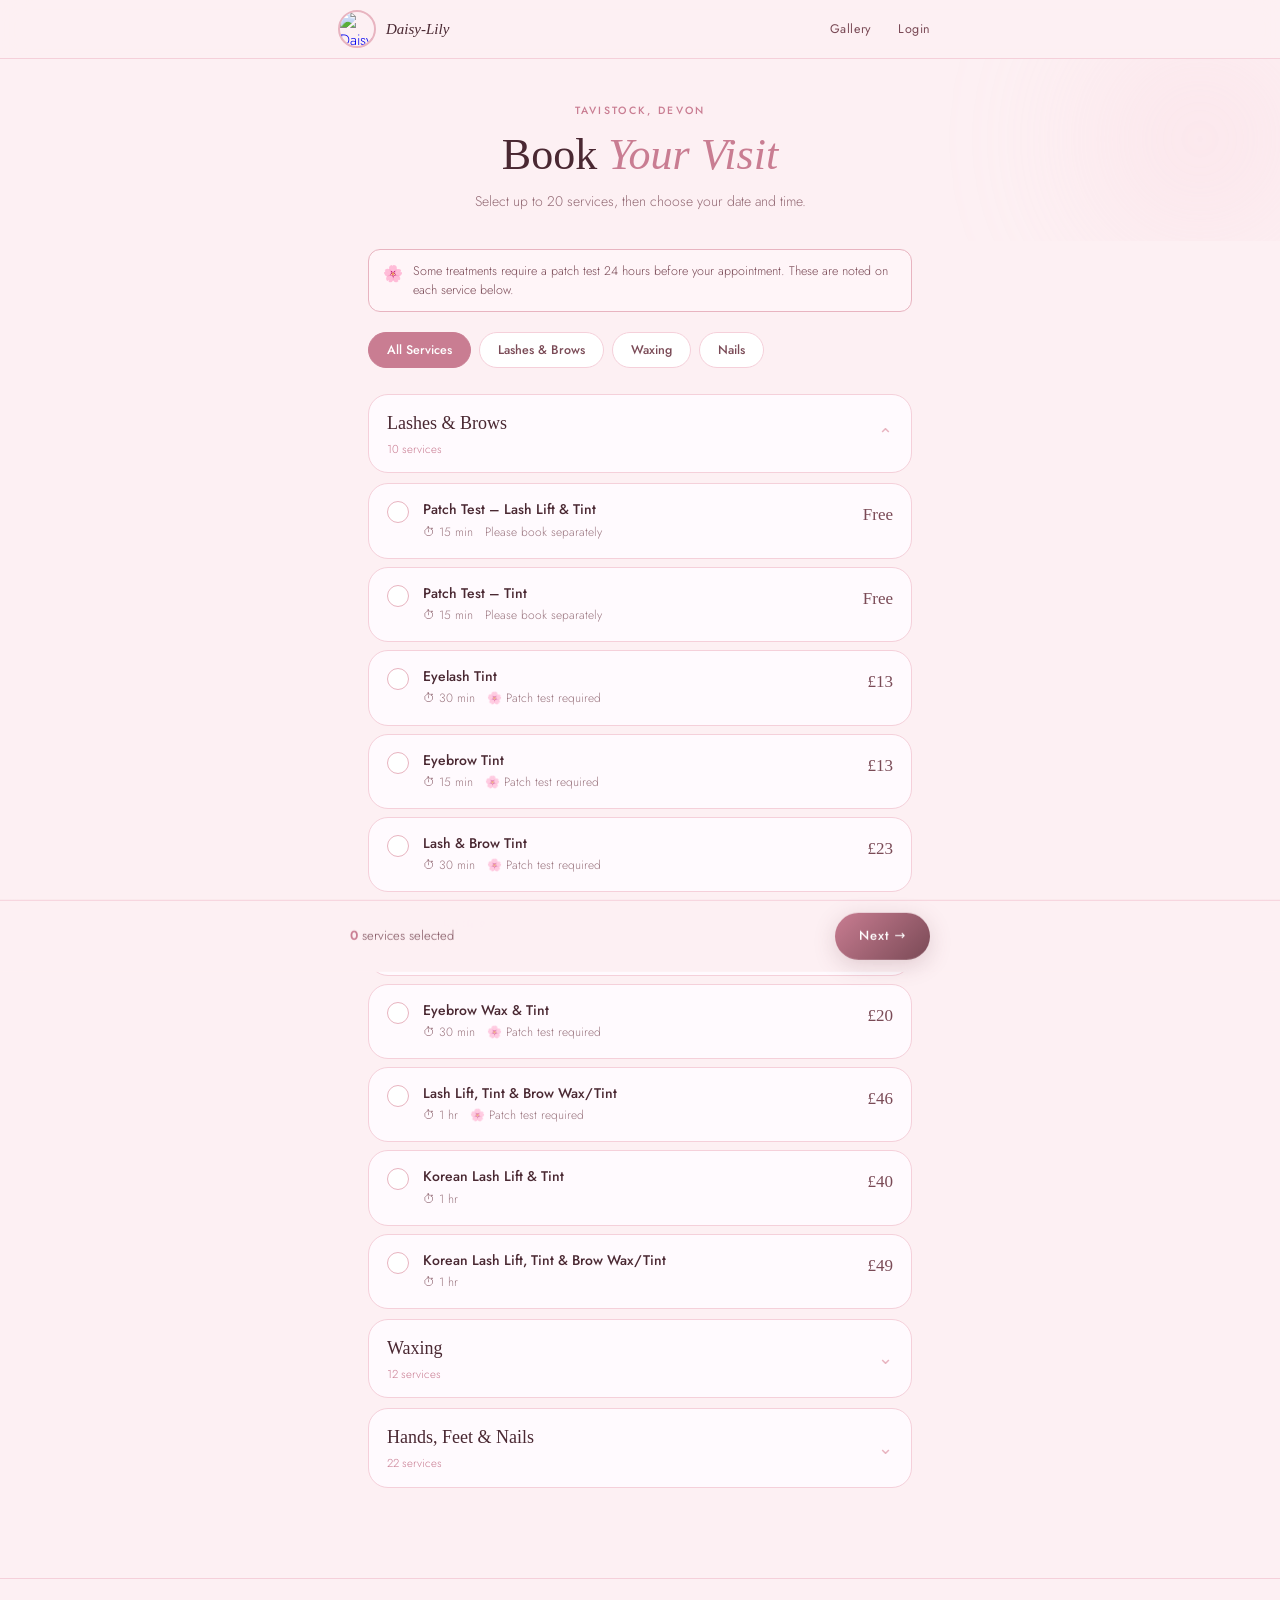
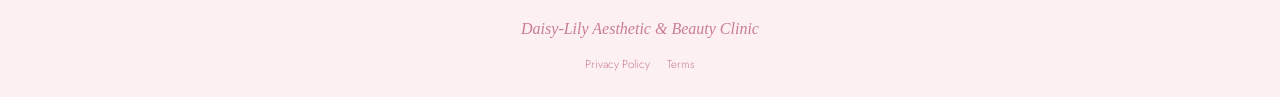
==== book.html @ d48c4532 "Add files via upload" ====
<!DOCTYPE html>
<html lang="en">
<head>
<meta charset="UTF-8">
<meta name="viewport" content="width=device-width, initial-scale=1.0, maximum-scale=1.0">
<title>Book · Daisy-Lily</title>
<link rel="stylesheet" href="style.css">
<style>
.book-wrap { padding: 8px 18px 80px; max-width: 580px; margin: 0 auto; }

/* category tabs */
.cat-tabs {
  display: flex; gap: 8px; overflow-x: auto; padding-bottom: 4px;
  margin-bottom: 22px; scrollbar-width: none;
  -webkit-overflow-scrolling: touch;
}
.cat-tabs::-webkit-scrollbar { display: none; }
.cat-tab {
  flex-shrink: 0; padding: 8px 18px; border-radius: var(--radius-pill);
  border: 1.5px solid var(--petal); background: var(--white);
  font-family: var(--font-body); font-size: 12.5px; font-weight: 500;
  color: var(--plum); cursor: pointer; transition: all .15s;
  white-space: nowrap;
}
.cat-tab:hover { border-color: var(--rose); background: var(--petal); }
.cat-tab.active { background: var(--mauve); color: var(--white); border-color: var(--mauve); }

/* category section */
.cat-section { margin-bottom: 10px; }
.cat-header {
  display: flex; align-items: center; justify-content: space-between;
  padding: 14px 18px; cursor: pointer;
  background: var(--card); border: 1px solid var(--petal);
  border-radius: var(--radius-md); margin-bottom: 2px;
  transition: background .15s;
}
.cat-header:hover { background: var(--petal); }
.cat-header-left { display: flex; flex-direction: column; gap: 2px; }
.cat-name {
  font-family: var(--font-display); font-size: 18px;
  font-weight: 400; color: var(--deep);
}
.cat-count { font-size: 11.5px; color: var(--mauve); }
.cat-chevron {
  font-size: 18px; color: var(--rose); transition: transform .2s;
  flex-shrink: 0;
}
.cat-section.open .cat-chevron { transform: rotate(180deg); }
.cat-body { display: none; flex-direction: column; gap: 8px; padding-top: 8px; }
.cat-section.open .cat-body { display: flex; }

/* service card */
.service-card {
  background: var(--card); border: 1.5px solid var(--petal);
  border-radius: var(--radius-md); padding: 16px 18px;
  display: flex; align-items: flex-start; gap: 14px;
  cursor: pointer; transition: border-color .15s, box-shadow .15s;
}
.service-card:hover { border-color: var(--rose); box-shadow: var(--shadow-soft); }
.service-card.selected {
  border-color: var(--mauve); background: #FEF0F5;
  box-shadow: 0 4px 16px rgba(201,125,146,.18);
}
.service-check {
  width: 22px; height: 22px; border-radius: 50%; flex-shrink: 0;
  border: 1.5px solid var(--rose); margin-top: 1px;
  display: flex; align-items: center; justify-content: center;
  transition: background .15s, border-color .15s;
  background: var(--white);
}
.service-card.selected .service-check {
  background: var(--mauve); border-color: var(--mauve);
}
.service-check::after {
  content: '✓'; color: white; font-size: 12px; font-weight: 600;
  opacity: 0; transition: opacity .15s;
}
.service-card.selected .service-check::after { opacity: 1; }
.service-info { flex: 1; min-width: 0; }
.service-name {
  font-size: 14px; font-weight: 500; color: var(--deep);
  margin-bottom: 4px; line-height: 1.3;
}
.service-meta {
  font-size: 12px; color: var(--plum); opacity: .75;
  display: flex; gap: 12px; flex-wrap: wrap;
}
.service-meta span { display: flex; align-items: center; gap: 4px; }
.service-desc {
  font-size: 12.5px; color: var(--plum); opacity: .7;
  line-height: 1.5; margin-top: 6px; display: none;
}
.service-card.expanded .service-desc { display: block; }
.service-price {
  font-family: var(--font-display); font-size: 17px; font-weight: 400;
  color: var(--plum); flex-shrink: 0; text-align: right; margin-top: 1px;
}

/* sticky selection bar */
.selection-bar {
  position: fixed; bottom: 0; left: 0; right: 0; z-index: 300;
  background: rgba(253,240,243,.97); backdrop-filter: blur(12px);
  border-top: 1px solid var(--petal); padding: 12px 18px;
  transform: translateY(100%); transition: transform .25s ease;
}
.selection-bar.visible { transform: translateY(0); }
.selection-bar-inner {
  max-width: 580px; margin: 0 auto;
  display: flex; align-items: center; gap: 14px;
}
.sel-count {
  flex: 1; font-size: 13px; color: var(--plum);
}
.sel-count strong { color: var(--mauve); font-weight: 600; }
.sel-next {
  display: inline-flex; align-items: center; gap: 6px;
  background: linear-gradient(135deg, var(--mauve), var(--plum));
  color: var(--white); text-decoration: none;
  font-family: var(--font-body); font-weight: 500; font-size: 13px;
  letter-spacing: .06em; padding: 13px 24px; border-radius: var(--radius-pill);
  box-shadow: var(--shadow-btn); border: none; cursor: pointer;
  transition: transform .15s, box-shadow .15s;
}
.sel-next:hover { transform: translateY(-2px); box-shadow: 0 8px 24px rgba(122,74,86,.28); }
.sel-clear {
  font-size: 12px; color: var(--rose); text-decoration: none; cursor: pointer;
  background: none; border: none; padding: 4px;
}
.sel-clear:hover { color: var(--plum); }

/* patch test notice */
.patch-notice {
  background: #FFF5F8; border: 1px solid var(--rose);
  border-radius: var(--radius-sm); padding: 12px 14px;
  font-size: 12.5px; color: var(--plum); line-height: 1.5;
  display: flex; gap: 10px; align-items: flex-start; margin-bottom: 20px;
}
.patch-notice .notice-icon { flex-shrink: 0; font-size: 16px; }
</style>
</head>
<body>

<!-- NAV -->
<nav class="nav">
  <div class="nav-inner">
    <a class="nav-logo-wrap" href="index.html">
      <img class="nav-logo" src="https://cdn.nearcut.com/P3DWJY/logo_Daisy_Lily.jpg" alt="Daisy-Lily">
      <span class="nav-brand">Daisy‑Lily</span>
    </a>
    <div class="nav-links">
      <a href="gallery.html">Gallery</a>
      <a href="login.html">Login</a>
    </div>
  </div>
</nav>

<!-- HEADER -->
<div class="page-header blob-container">
  <div class="blob blob-tr" style="opacity:.35;"></div>
  <div class="blob-content">
    <p class="page-eyebrow">Tavistock, Devon</p>
    <h1 class="page-title">Book <em>Your Visit</em></h1>
    <p class="page-sub">Select up to 20 services, then choose your date and time.</p>
  </div>
</div>

<div class="book-wrap">

  <!-- Patch test notice -->
  <div class="patch-notice">
    <span class="notice-icon">🌸</span>
    <span>Some treatments require a patch test 24 hours before your appointment. These are noted on each service below.</span>
  </div>

  <!-- Category filter tabs -->
  <div class="cat-tabs">
    <button class="cat-tab active" onclick="filterCat('all',this)">All Services</button>
    <button class="cat-tab" onclick="filterCat('lashes',this)">Lashes &amp; Brows</button>
    <button class="cat-tab" onclick="filterCat('waxing',this)">Waxing</button>
    <button class="cat-tab" onclick="filterCat('nails',this)">Nails</button>
  </div>

  <!-- LASHES & BROWS -->
  <div class="cat-section open" data-cat="lashes" id="cat-lashes">
    <div class="cat-header" onclick="toggleCat('lashes')">
      <div class="cat-header-left">
        <span class="cat-name">Lashes &amp; Brows</span>
        <span class="cat-count">10 services</span>
      </div>
      <span class="cat-chevron">⌄</span>
    </div>
    <div class="cat-body">
      <div class="service-card" onclick="toggleService(this)" data-name="Patch Test – Lash Lift &amp; Tint" data-price="Free">
        <div class="service-check"></div>
        <div class="service-info">
          <div class="service-name">Patch Test – Lash Lift &amp; Tint</div>
          <div class="service-meta"><span>⏱ 15 min</span><span>Please book separately</span></div>
        </div>
        <div class="service-price">Free</div>
      </div>
      <div class="service-card" onclick="toggleService(this)" data-name="Patch Test – Tint" data-price="Free">
        <div class="service-check"></div>
        <div class="service-info">
          <div class="service-name">Patch Test – Tint</div>
          <div class="service-meta"><span>⏱ 15 min</span><span>Please book separately</span></div>
        </div>
        <div class="service-price">Free</div>
      </div>
      <div class="service-card" onclick="toggleService(this)" data-name="Eyelash Tint" data-price="£13">
        <div class="service-check"></div>
        <div class="service-info">
          <div class="service-name">Eyelash Tint</div>
          <div class="service-meta"><span>⏱ 30 min</span><span>🌸 Patch test required</span></div>
        </div>
        <div class="service-price">£13</div>
      </div>
      <div class="service-card" onclick="toggleService(this)" data-name="Eyebrow Tint" data-price="£13">
        <div class="service-check"></div>
        <div class="service-info">
          <div class="service-name">Eyebrow Tint</div>
          <div class="service-meta"><span>⏱ 15 min</span><span>🌸 Patch test required</span></div>
        </div>
        <div class="service-price">£13</div>
      </div>
      <div class="service-card" onclick="toggleService(this)" data-name="Lash &amp; Brow Tint" data-price="£23">
        <div class="service-check"></div>
        <div class="service-info">
          <div class="service-name">Lash &amp; Brow Tint</div>
          <div class="service-meta"><span>⏱ 30 min</span><span>🌸 Patch test required</span></div>
        </div>
        <div class="service-price">£23</div>
      </div>
      <div class="service-card" onclick="toggleService(this)" data-name="Lash Lift &amp; Tint" data-price="£37">
        <div class="service-check"></div>
        <div class="service-info">
          <div class="service-name">Lash Lift &amp; Tint</div>
          <div class="service-meta"><span>⏱ 45 min</span><span>🌸 Patch test required</span></div>
        </div>
        <div class="service-price">£37</div>
      </div>
      <div class="service-card" onclick="toggleService(this)" data-name="Eyebrow Wax &amp; Tint" data-price="£20">
        <div class="service-check"></div>
        <div class="service-info">
          <div class="service-name">Eyebrow Wax &amp; Tint</div>
          <div class="service-meta"><span>⏱ 30 min</span><span>🌸 Patch test required</span></div>
        </div>
        <div class="service-price">£20</div>
      </div>
      <div class="service-card" onclick="toggleService(this)" data-name="Lash Lift, Tint &amp; Brow Wax/Tint" data-price="£46">
        <div class="service-check"></div>
        <div class="service-info">
          <div class="service-name">Lash Lift, Tint &amp; Brow Wax/Tint</div>
          <div class="service-meta"><span>⏱ 1 hr</span><span>🌸 Patch test required</span></div>
        </div>
        <div class="service-price">£46</div>
      </div>
      <div class="service-card" onclick="toggleService(this)" data-name="Korean Lash Lift &amp; Tint" data-price="£40">
        <div class="service-check"></div>
        <div class="service-info">
          <div class="service-name">Korean Lash Lift &amp; Tint</div>
          <div class="service-meta"><span>⏱ 1 hr</span></div>
          <div class="service-desc">A modernised, gentler version of a traditional lash lift, inspired by South Korea's health-first beauty philosophy — perfect for a soft, doll-like look.</div>
        </div>
        <div class="service-price">£40</div>
      </div>
      <div class="service-card" onclick="toggleService(this)" data-name="Korean Lash Lift, Tint &amp; Brow Wax/Tint" data-price="£49">
        <div class="service-check"></div>
        <div class="service-info">
          <div class="service-name">Korean Lash Lift, Tint &amp; Brow Wax/Tint</div>
          <div class="service-meta"><span>⏱ 1 hr</span></div>
        </div>
        <div class="service-price">£49</div>
      </div>
    </div>
  </div>

  <!-- WAXING -->
  <div class="cat-section" data-cat="waxing" id="cat-waxing">
    <div class="cat-header" onclick="toggleCat('waxing')">
      <div class="cat-header-left">
        <span class="cat-name">Waxing</span>
        <span class="cat-count">12 services</span>
      </div>
      <span class="cat-chevron">⌄</span>
    </div>
    <div class="cat-body">
      <div class="service-card" onclick="toggleService(this)" data-name="Eyebrow Wax" data-price="£10"><div class="service-check"></div><div class="service-info"><div class="service-name">Eyebrow Wax</div><div class="service-meta"><span>⏱ 15 min</span></div></div><div class="service-price">£10</div></div>
      <div class="service-card" onclick="toggleService(this)" data-name="Chin Wax" data-price="£10"><div class="service-check"></div><div class="service-info"><div class="service-name">Chin Wax</div><div class="service-meta"><span>⏱ 15 min</span></div></div><div class="service-price">£10</div></div>
      <div class="service-card" onclick="toggleService(this)" data-name="Upper Lip Wax" data-price="£8"><div class="service-check"></div><div class="service-info"><div class="service-name">Upper Lip Wax</div><div class="service-meta"><span>⏱ 15 min</span></div></div><div class="service-price">£8</div></div>
      <div class="service-card" onclick="toggleService(this)" data-name="Side Burn Wax" data-price="£10"><div class="service-check"></div><div class="service-info"><div class="service-name">Side Burn Wax</div><div class="service-meta"><span>⏱ 15 min</span></div></div><div class="service-price">£10</div></div>
      <div class="service-card" onclick="toggleService(this)" data-name="Bikini Wax" data-price="£16"><div class="service-check"></div><div class="service-info"><div class="service-name">Bikini Wax</div><div class="service-meta"><span>⏱ 30 min</span></div></div><div class="service-price">£16</div></div>
      <div class="service-card" onclick="toggleService(this)" data-name="½ Leg Wax" data-price="£20"><div class="service-check"></div><div class="service-info"><div class="service-name">½ Leg Wax</div><div class="service-meta"><span>⏱ 45 min</span></div><div class="service-desc">Includes leg and knee.</div></div><div class="service-price">£20</div></div>
      <div class="service-card" onclick="toggleService(this)" data-name="Full Leg Wax" data-price="£30"><div class="service-check"></div><div class="service-info"><div class="service-name">Full Leg Wax</div><div class="service-meta"><span>⏱ 45 min</span></div></div><div class="service-price">£30</div></div>
      <div class="service-card" onclick="toggleService(this)" data-name="Underarm Wax" data-price="£15"><div class="service-check"></div><div class="service-info"><div class="service-name">Underarm Wax</div><div class="service-meta"><span>⏱ 15 min</span></div></div><div class="service-price">£15</div></div>
      <div class="service-card" onclick="toggleService(this)" data-name="Chest Wax" data-price="£18"><div class="service-check"></div><div class="service-info"><div class="service-name">Chest Wax</div><div class="service-meta"><span>⏱ 30 min</span></div></div><div class="service-price">£18</div></div>
      <div class="service-card" onclick="toggleService(this)" data-name="Abdomen Wax" data-price="£15"><div class="service-check"></div><div class="service-info"><div class="service-name">Abdomen Wax</div><div class="service-meta"><span>⏱ 30 min</span></div></div><div class="service-price">£15</div></div>
      <div class="service-card" onclick="toggleService(this)" data-name="½ Back Wax" data-price="£20"><div class="service-check"></div><div class="service-info"><div class="service-name">½ Back Wax</div><div class="service-meta"><span>⏱ 30 min</span></div></div><div class="service-price">£20</div></div>
      <div class="service-card" onclick="toggleService(this)" data-name="Full Back Wax" data-price="£30"><div class="service-check"></div><div class="service-info"><div class="service-name">Full Back Wax</div><div class="service-meta"><span>⏱ 45 min</span></div></div><div class="service-price">£30</div></div>
    </div>
  </div>

  <!-- NAILS -->
  <div class="cat-section" data-cat="nails" id="cat-nails">
    <div class="cat-header" onclick="toggleCat('nails')">
      <div class="cat-header-left">
        <span class="cat-name">Hands, Feet &amp; Nails</span>
        <span class="cat-count">22 services</span>
      </div>
      <span class="cat-chevron">⌄</span>
    </div>
    <div class="cat-body">
      <div class="service-card" onclick="toggleService(this)" data-name="Gel Polish Pedicure" data-price="£30"><div class="service-check"></div><div class="service-info"><div class="service-name">Gel Polish Pedicure</div><div class="service-meta"><span>⏱ 45 min</span></div><div class="service-desc">Gel polish application to toenails.</div></div><div class="service-price">£30</div></div>
      <div class="service-card" onclick="toggleService(this)" data-name="Gel Polish Manicure" data-price="£30"><div class="service-check"></div><div class="service-info"><div class="service-name">Gel Polish Manicure</div><div class="service-meta"><span>⏱ 45 min</span></div><div class="service-desc">Gel polish application to fingernails.</div></div><div class="service-price">£30</div></div>
      <div class="service-card" onclick="toggleService(this)" data-name="Gel Polish Fingers &amp; Toes" data-price="£55"><div class="service-check"></div><div class="service-info"><div class="service-name">Gel Polish Fingers &amp; Toes</div><div class="service-meta"><span>⏱ 1 hr 30 min</span></div></div><div class="service-price">£55</div></div>
      <div class="service-card" onclick="toggleService(this)" data-name="Gel Removal (with New Set)" data-price="£10"><div class="service-check"></div><div class="service-info"><div class="service-name">Gel Removal (with New Set)</div><div class="service-meta"><span>⏱ 1 hr</span></div></div><div class="service-price">£10</div></div>
      <div class="service-card" onclick="toggleService(this)" data-name="Standard Gel Removal" data-price="£15"><div class="service-check"></div><div class="service-info"><div class="service-name">Standard Gel Removal</div><div class="service-meta"><span>⏱ 1 hr</span></div></div><div class="service-price">£15</div></div>
      <div class="service-card" onclick="toggleService(this)" data-name="Unknown Nail Soak Off" data-price="£20"><div class="service-check"></div><div class="service-info"><div class="service-name">Unknown Nail Soak Off</div><div class="service-meta"><span>⏱ 1 hr</span></div></div><div class="service-price">£20</div></div>
      <div class="service-card" onclick="toggleService(this)" data-name="BIAB on Natural Nails" data-price="£35"><div class="service-check"></div><div class="service-info"><div class="service-name">BIAB on Natural Nails</div><div class="service-meta"><span>⏱ 1 hr</span></div><div class="service-desc">Builder gel overlay on natural nails.</div></div><div class="service-price">£35</div></div>
      <div class="service-card" onclick="toggleService(this)" data-name="BIAB with Short Extension" data-price="£40"><div class="service-check"></div><div class="service-info"><div class="service-name">BIAB with Short Extension</div><div class="service-meta"><span>⏱ 1 hr 30 min</span></div><div class="service-desc">Builder gel with tips for a mini extension on your natural nail.</div></div><div class="service-price">£40</div></div>
      <div class="service-card" onclick="toggleService(this)" data-name="BIAB Infill" data-price="£30"><div class="service-check"></div><div class="service-info"><div class="service-name">BIAB Infill</div><div class="service-meta"><span>⏱ 1 hr 15 min</span></div></div><div class="service-price">£30</div></div>
      <div class="service-card" onclick="toggleService(this)" data-name="Hard Gel Extensions" data-price="£40"><div class="service-check"></div><div class="service-info"><div class="service-name">Hard Gel Extensions</div><div class="service-meta"><span>⏱ 1 hr 30 min</span></div></div><div class="service-price">£40</div></div>
      <div class="service-card" onclick="toggleService(this)" data-name="Nail Art (per nail)" data-price="from 50p"><div class="service-check"></div><div class="service-info"><div class="service-name">Nail Art (per nail)</div><div class="service-meta"><span>⏱ 15 min</span></div></div><div class="service-price">from 50p</div></div>
      <div class="service-card" onclick="toggleService(this)" data-name="Hard Gel on Natural Nails" data-price="£35"><div class="service-check"></div><div class="service-info"><div class="service-name">Hard Gel on Natural Nails</div><div class="service-meta"><span>⏱ 1 hr 15 min</span></div></div><div class="service-price">£35</div></div>
      <div class="service-card" onclick="toggleService(this)" data-name="Hard Gel Infills" data-price="£30"><div class="service-check"></div><div class="service-info"><div class="service-name">Hard Gel Infills</div><div class="service-meta"><span>⏱ 1 hr 15 min</span></div></div><div class="service-price">£30</div></div>
      <div class="service-card" onclick="toggleService(this)" data-name="Acrylic Nail Extensions" data-price="£45"><div class="service-check"></div><div class="service-info"><div class="service-name">Acrylic Nail Extensions</div><div class="service-meta"><span>⏱ 2 hr 30 min</span></div></div><div class="service-price">£45</div></div>
      <div class="service-card" onclick="toggleService(this)" data-name="Acrylic Overlay on Natural Nails" data-price="£40"><div class="service-check"></div><div class="service-info"><div class="service-name">Acrylic Overlay on Natural Nails</div><div class="service-meta"><span>⏱ 1 hr 30 min</span></div></div><div class="service-price">£40</div></div>
      <div class="service-card" onclick="toggleService(this)" data-name="Acrylic Infill on Natural Nails" data-price="£35"><div class="service-check"></div><div class="service-info"><div class="service-name">Acrylic Infill on Natural Nails</div><div class="service-meta"><span>⏱ 2 hr</span></div></div><div class="service-price">£35</div></div>
      <div class="service-card" onclick="toggleService(this)" data-name="Acrylic Infill (2 weeks)" data-price="£35"><div class="service-check"></div><div class="service-info"><div class="service-name">Acrylic Infill (2 weeks)</div><div class="service-meta"><span>⏱ 2 hr</span></div></div><div class="service-price">£35</div></div>
      <div class="service-card" onclick="toggleService(this)" data-name="Acrylic Infill (3 weeks)" data-price="£40"><div class="service-check"></div><div class="service-info"><div class="service-name">Acrylic Infill (3 weeks)</div><div class="service-meta"><span>⏱ 2 hr</span></div></div><div class="service-price">£40</div></div>
      <div class="service-card" onclick="toggleService(this)" data-name="Acrylic Nail Removal (with New Set)" data-price="£17"><div class="service-check"></div><div class="service-info"><div class="service-name">Acrylic Nail Removal (with New Set)</div><div class="service-meta"><span>⏱ 45 min</span></div></div><div class="service-price">£17</div></div>
      <div class="service-card" onclick="toggleService(this)" data-name="Acrylic Removal" data-price="£12"><div class="service-check"></div><div class="service-info"><div class="service-name">Acrylic Removal</div><div class="service-meta"><span>⏱ 1 hr</span></div><div class="service-desc">Safe removal of acrylic nails.</div></div><div class="service-price">£12</div></div>
      <div class="service-card" onclick="toggleService(this)" data-name="Acrylic Removal with Mini-Manicure" data-price="£15"><div class="service-check"></div><div class="service-info"><div class="service-name">Acrylic Removal with Mini-Manicure</div><div class="service-meta"><span>⏱ 1 hr</span></div><div class="service-desc">Removal, cuticle tidy, hand cream and cuticle oil.</div></div><div class="service-price">£15</div></div>
      <div class="service-card" onclick="toggleService(this)" data-name="Nail Repairs (per nail)" data-price="from £3.50"><div class="service-check"></div><div class="service-info"><div class="service-name">Nail Repairs (per nail)</div><div class="service-meta"><span>⏱ 30 min</span></div></div><div class="service-price">from £3.50</div></div>
    </div>
  </div>

</div><!-- /book-wrap -->

<!-- FOOTER -->
<footer class="site-footer" style="padding-bottom:20px;">
  <span class="footer-name">Daisy-Lily Aesthetic &amp; Beauty Clinic</span>
  <a href="https://daisylilyaestheticsandbeauty.bookinbeautiful.com/privacy_policy">Privacy Policy</a>
  <span class="footer-sep">·</span>
  <a href="https://daisylilyaestheticsandbeauty.bookinbeautiful.com/terms_and_conditions">Terms</a>
</footer>

<!-- SELECTION BAR -->
<div class="selection-bar" id="selBar">
  <div class="selection-bar-inner">
    <div class="sel-count">
      <strong id="selCount">0</strong> service<span id="selPlural">s</span> selected
      <button class="sel-clear" onclick="clearAll()" id="selClear" style="display:none;margin-left:8px;">Clear all</button>
    </div>
    <a class="sel-next" href="https://daisylilyaestheticsandbeauty.bookinbeautiful.com/book" id="selNext">
      Next →
    </a>
  </div>
</div>

<script>
let selectedCount = 0;

function toggleService(card) {
  if (card.classList.contains('selected')) {
    card.classList.remove('selected');
    selectedCount = Math.max(0, selectedCount - 1);
  } else {
    if (selectedCount >= 20) { alert('You can select up to 20 services.'); return; }
    card.classList.add('selected');
    selectedCount++;
  }
  updateBar();
}

function updateBar() {
  const bar = document.getElementById('selBar');
  const cnt = document.getElementById('selCount');
  const plural = document.getElementById('selPlural');
  const clear = document.getElementById('selClear');
  cnt.textContent = selectedCount;
  plural.textContent = selectedCount === 1 ? '' : 's';
  clear.style.display = selectedCount > 0 ? 'inline' : 'none';
  bar.classList.toggle('visible', selectedCount > 0);
}

function clearAll() {
  document.querySelectorAll('.service-card.selected').forEach(c => c.classList.remove('selected'));
  selectedCount = 0;
  updateBar();
}

function toggleCat(id) {
  const section = document.getElementById('cat-' + id);
  section.classList.toggle('open');
}

function filterCat(cat, btn) {
  document.querySelectorAll('.cat-tab').forEach(t => t.classList.remove('active'));
  btn.classList.add('active');
  document.querySelectorAll('.cat-section').forEach(s => {
    if (cat === 'all' || s.dataset.cat === cat) {
      s.style.display = '';
      if (cat !== 'all') s.classList.add('open');
    } else {
      s.style.display = 'none';
    }
  });
}
</script>
</body>
</html>
---- style.css ----
/* ═══════════════════════════════════════════════
   DAISY-LILY · Shared Styles
   Palette: blush white / petal / rose / mauve / plum / deep
   ═══════════════════════════════════════════════ */

@import url('https://fonts.googleapis.com/css2?family=Cormorant+Garant:ital,wght@0,300;0,400;0,500;1,300;1,400&family=Jost:wght@300;400;500;600&display=swap');

*, *::before, *::after { box-sizing: border-box; margin: 0; padding: 0; }

:root {
  --blush:   #FDF0F3;
  --petal:   #F5D0DA;
  --rose:    #E8B4C0;
  --mauve:   #C97D92;
  --plum:    #7A4A56;
  --deep:    #4A2832;
  --white:   #FFFFFF;
  --card:    #FFFAFE;

  --font-display: 'Cormorant Garant', Georgia, serif;
  --font-body:    'Jost', system-ui, sans-serif;

  --radius-sm: 12px;
  --radius-md: 20px;
  --radius-lg: 28px;
  --radius-pill: 50px;

  --shadow-soft: 0 4px 24px rgba(201,125,146,.10);
  --shadow-med:  0 8px 32px rgba(201,125,146,.18);
  --shadow-btn:  0 6px 22px rgba(122,74,86,.22);
}

html { scroll-behavior: smooth; }

body {
  background: var(--blush);
  color: var(--plum);
  font-family: var(--font-body);
  font-weight: 300;
  font-size: 15px;
  line-height: 1.6;
  min-height: 100vh;
  -webkit-font-smoothing: antialiased;
}

/* ── NAV ─────────────────────────────────────── */
.nav {
  position: sticky; top: 0; z-index: 200;
  background: rgba(253,240,243,.93);
  backdrop-filter: blur(14px);
  -webkit-backdrop-filter: blur(14px);
  border-bottom: 1px solid var(--petal);
}
.nav-inner {
  max-width: 640px; margin: 0 auto;
  display: flex; align-items: center;
  justify-content: space-between;
  padding: 0 18px; height: 58px; gap: 8px;
}
.nav-logo-wrap { display: flex; align-items: center; gap: 10px; text-decoration: none; flex-shrink: 0; }
.nav-logo {
  width: 38px; height: 38px; border-radius: 50%;
  object-fit: cover; border: 2px solid var(--rose);
}
.nav-brand {
  font-family: var(--font-display); font-size: 15px; font-weight: 400;
  color: var(--deep); font-style: italic; white-space: nowrap;
  display: none;
}
@media(min-width:380px){ .nav-brand { display: block; } }

.nav-links { display: flex; gap: 4px; align-items: center; }
.nav-links a {
  text-decoration: none; font-weight: 400; font-size: 12.5px;
  letter-spacing: .05em; color: var(--plum);
  padding: 7px 11px; border-radius: var(--radius-pill);
  transition: background .18s, color .18s;
  white-space: nowrap;
}
.nav-links a:hover,
.nav-links a.active { background: var(--petal); color: var(--deep); }
.nav-links a.nav-cta {
  background: var(--mauve); color: var(--white); font-weight: 500;
  padding: 8px 16px;
}
.nav-links a.nav-cta:hover { background: var(--plum); }

/* ── PAGE HEADER ─────────────────────────────── */
.page-header {
  text-align: center; padding: 44px 24px 28px;
}
.page-eyebrow {
  font-size: 10.5px; font-weight: 500; letter-spacing: .22em;
  text-transform: uppercase; color: var(--mauve); margin-bottom: 10px;
}
.page-title {
  font-family: var(--font-display); font-size: clamp(30px,8vw,44px);
  font-weight: 300; color: var(--deep); line-height: 1.15;
}
.page-title em { font-style: italic; color: var(--mauve); }
.page-sub {
  margin-top: 10px; font-size: 14px; color: var(--plum); opacity: .8;
  max-width: 340px; margin-left: auto; margin-right: auto;
}

/* ── CARDS ───────────────────────────────────── */
.card {
  background: var(--card); border: 1px solid var(--petal);
  border-radius: var(--radius-lg); box-shadow: var(--shadow-soft);
  padding: 32px 26px;
}

/* ── FORM ELEMENTS ───────────────────────────── */
.form-group { display: flex; flex-direction: column; gap: 6px; margin-bottom: 18px; }
.form-group label {
  font-size: 12px; font-weight: 500; letter-spacing: .08em;
  text-transform: uppercase; color: var(--mauve);
}
.form-group input[type=text],
.form-group input[type=email],
.form-group input[type=password],
.form-group input[type=tel],
.form-group input[type=date] {
  width: 100%; padding: 13px 16px;
  background: var(--white); border: 1.5px solid var(--petal);
  border-radius: var(--radius-sm); font-family: var(--font-body);
  font-size: 14.5px; font-weight: 300; color: var(--deep);
  outline: none; transition: border-color .18s, box-shadow .18s;
  -webkit-appearance: none;
}
.form-group input:focus {
  border-color: var(--mauve); box-shadow: 0 0 0 3px rgba(201,125,146,.12);
}
.form-group input::placeholder { color: var(--rose); opacity: .9; }

/* radio groups */
.radio-group { display: flex; gap: 10px; }
.radio-label {
  display: flex; align-items: center; gap: 7px;
  font-size: 13.5px; cursor: pointer;
  padding: 9px 16px; border: 1.5px solid var(--petal);
  border-radius: var(--radius-sm); background: var(--white);
  transition: border-color .18s, background .18s;
}
.radio-label input { accent-color: var(--mauve); }
.radio-label:has(input:checked) {
  border-color: var(--mauve); background: #FEF0F4;
}

/* checkbox */
.check-label {
  display: flex; align-items: flex-start; gap: 10px;
  font-size: 13.5px; line-height: 1.5; cursor: pointer;
}
.check-label input { accent-color: var(--mauve); margin-top: 3px; flex-shrink: 0; width: 16px; height: 16px; }

/* ── BUTTONS ─────────────────────────────────── */
.btn {
  display: block; width: 100%; text-align: center; text-decoration: none;
  font-family: var(--font-body); font-weight: 500; font-size: 13px;
  letter-spacing: .08em; padding: 15px 24px; border-radius: var(--radius-sm);
  border: none; cursor: pointer; transition: transform .15s, box-shadow .15s, background .15s;
  line-height: 1;
}
.btn:hover { transform: translateY(-2px); }
.btn-primary {
  background: linear-gradient(135deg, var(--mauve), var(--plum));
  color: var(--white); box-shadow: var(--shadow-btn);
}
.btn-primary:hover { box-shadow: 0 10px 28px rgba(122,74,86,.28); }
.btn-secondary {
  background: var(--petal); color: var(--deep);
  border: 1.5px solid var(--rose);
}
.btn-secondary:hover { background: var(--rose); }
.btn-ghost {
  background: transparent; color: var(--mauve);
  border: 1.5px solid var(--rose);
}
.btn-ghost:hover { background: var(--petal); }
.btn-pill { border-radius: var(--radius-pill); text-transform: uppercase; letter-spacing: .12em; }
.btn-sm { padding: 10px 20px; font-size: 12px; }

/* ── DIVIDERS ────────────────────────────────── */
.divider { display: flex; align-items: center; gap: 14px; margin: 22px 0; }
.divider::before, .divider::after { content: ''; flex: 1; height: 1px; background: var(--petal); }
.divider span { font-size: 11px; color: var(--rose); letter-spacing: .1em; text-transform: uppercase; white-space: nowrap; }

/* ── FAB ─────────────────────────────────────── */
.fab {
  position: fixed; bottom: 22px; right: 18px; z-index: 300;
  background: linear-gradient(135deg, var(--mauve), var(--plum));
  color: var(--white); text-decoration: none;
  font-family: var(--font-body); font-weight: 500; font-size: 12px;
  letter-spacing: .1em; text-transform: uppercase;
  padding: 13px 22px; border-radius: var(--radius-pill);
  box-shadow: 0 8px 28px rgba(122,74,86,.35);
  transition: transform .2s, box-shadow .2s;
}
.fab:hover { transform: translateY(-3px); box-shadow: 0 12px 36px rgba(122,74,86,.40); }
.fab.hidden { display: none; }

/* ── FOOTER ──────────────────────────────────── */
.site-footer {
  text-align: center; padding: 32px 24px 64px;
  border-top: 1px solid var(--petal);
  font-size: 11.5px; color: var(--plum); line-height: 2.2;
}
.site-footer .footer-name {
  font-family: var(--font-display); font-style: italic;
  font-size: 16px; color: var(--mauve); margin-bottom: 6px; display: block;
}
.site-footer a { color: var(--mauve); text-decoration: none; }
.site-footer a:hover { text-decoration: underline; }
.footer-sep { color: var(--rose); margin: 0 4px; }

/* ── BLOBS ───────────────────────────────────── */
.blob-container { position: relative; overflow: hidden; }
.blob {
  position: absolute; border-radius: 50%; pointer-events: none;
  filter: blur(72px); z-index: 0;
}
.blob-tr {
  width: 320px; height: 320px; top: -80px; right: -80px;
  background: radial-gradient(circle, #F5C2D0 0%, transparent 70%); opacity: .6;
}
.blob-bl {
  width: 260px; height: 260px; bottom: 0; left: -60px;
  background: radial-gradient(circle, #EAB5C4 0%, transparent 70%); opacity: .5;
}
.blob-content { position: relative; z-index: 1; }

/* ── UTIL ────────────────────────────────────── */
.max-w { max-width: 580px; margin-left: auto; margin-right: auto; }
.px { padding-left: 18px; padding-right: 18px; }
.py-sm { padding-top: 12px; padding-bottom: 12px; }
.py-md { padding-top: 28px; padding-bottom: 28px; }
.py-lg { padding-top: 48px; padding-bottom: 48px; }
.mt-sm { margin-top: 10px; }
.mt-md { margin-top: 20px; }
.mt-lg { margin-top: 32px; }
.text-center { text-align: center; }
.text-sm { font-size: 12.5px; }
.text-muted { opacity: .7; }
.text-mauve { color: var(--mauve); }
.gap-sm { gap: 10px; }
.gap-md { gap: 16px; }
.flex { display: flex; }
.flex-col { flex-direction: column; }
.grid-2 { display: grid; grid-template-columns: 1fr 1fr; gap: 12px; }
@media(max-width:340px){ .grid-2 { grid-template-columns: 1fr; } }

/* ── SECTION LABEL ───────────────────────────── */
.section-label {
  font-size: 10px; font-weight: 500; letter-spacing: .22em;
  text-transform: uppercase; color: var(--mauve); margin-bottom: 8px;
}
.section-title {
  font-family: var(--font-display); font-size: clamp(22px,6vw,30px);
  font-weight: 300; color: var(--deep); line-height: 1.2; margin-bottom: 14px;
}

/* social pills */
.social-pill {
  display: inline-flex; align-items: center; gap: 7px;
  text-decoration: none; font-size: 12.5px; font-weight: 500;
  color: var(--plum); background: var(--petal);
  padding: 9px 18px; border-radius: var(--radius-pill);
  transition: background .18s, color .18s; border: none;
}
.social-pill:hover { background: var(--mauve); color: var(--white); }
.social-pill svg { width: 14px; height: 14px; fill: currentColor; flex-shrink: 0; }
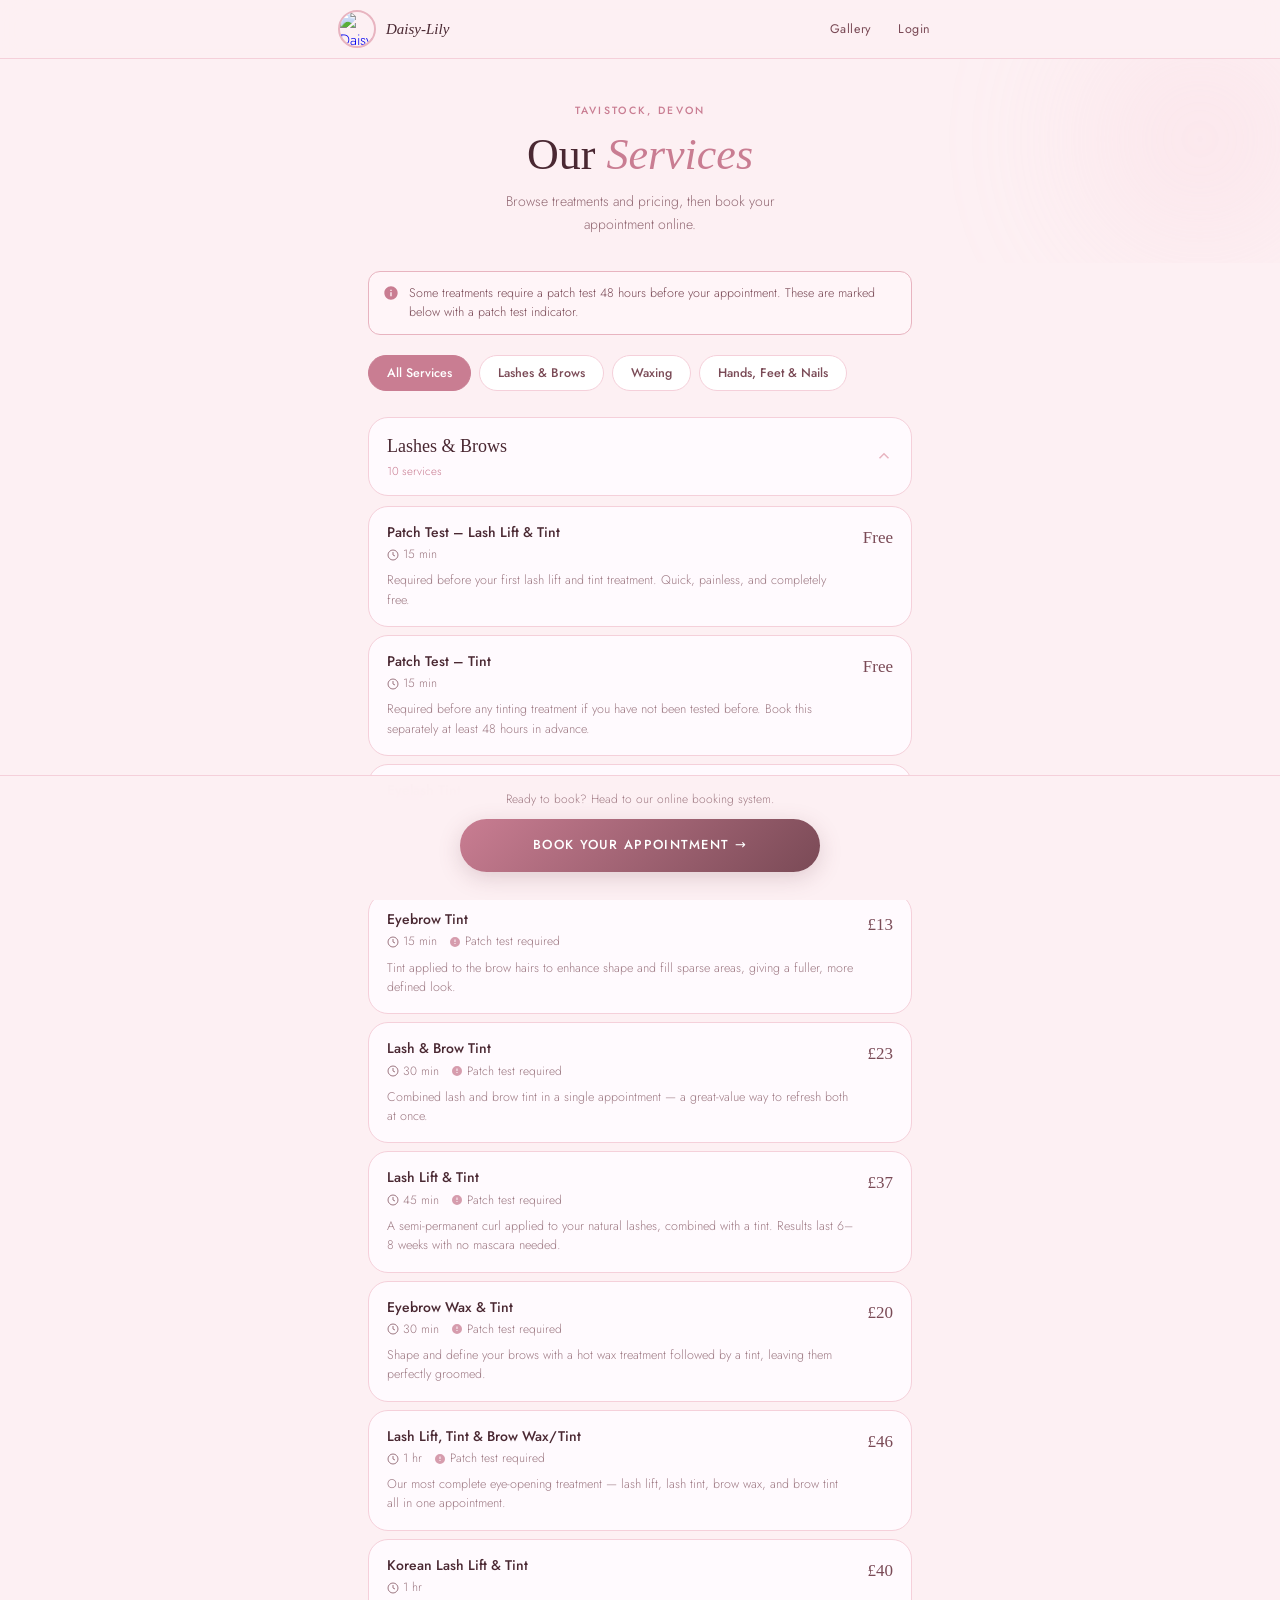
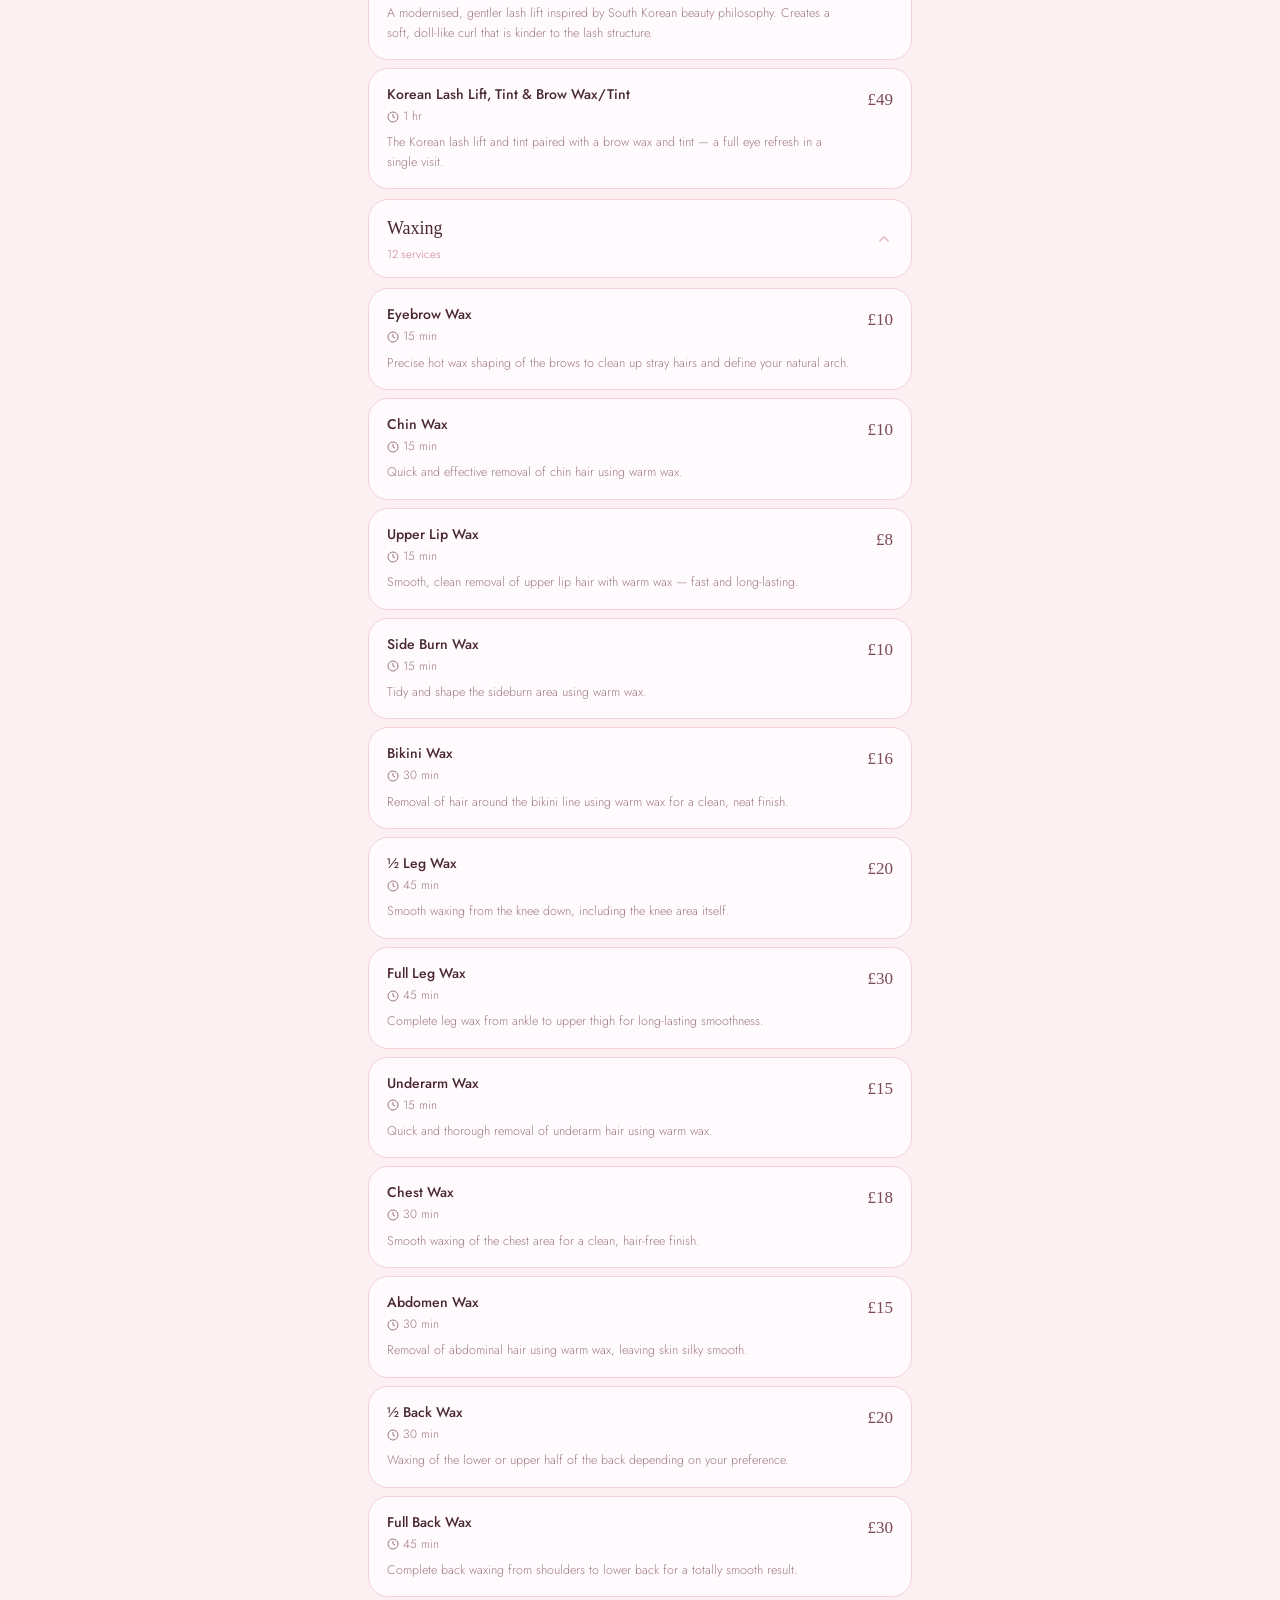
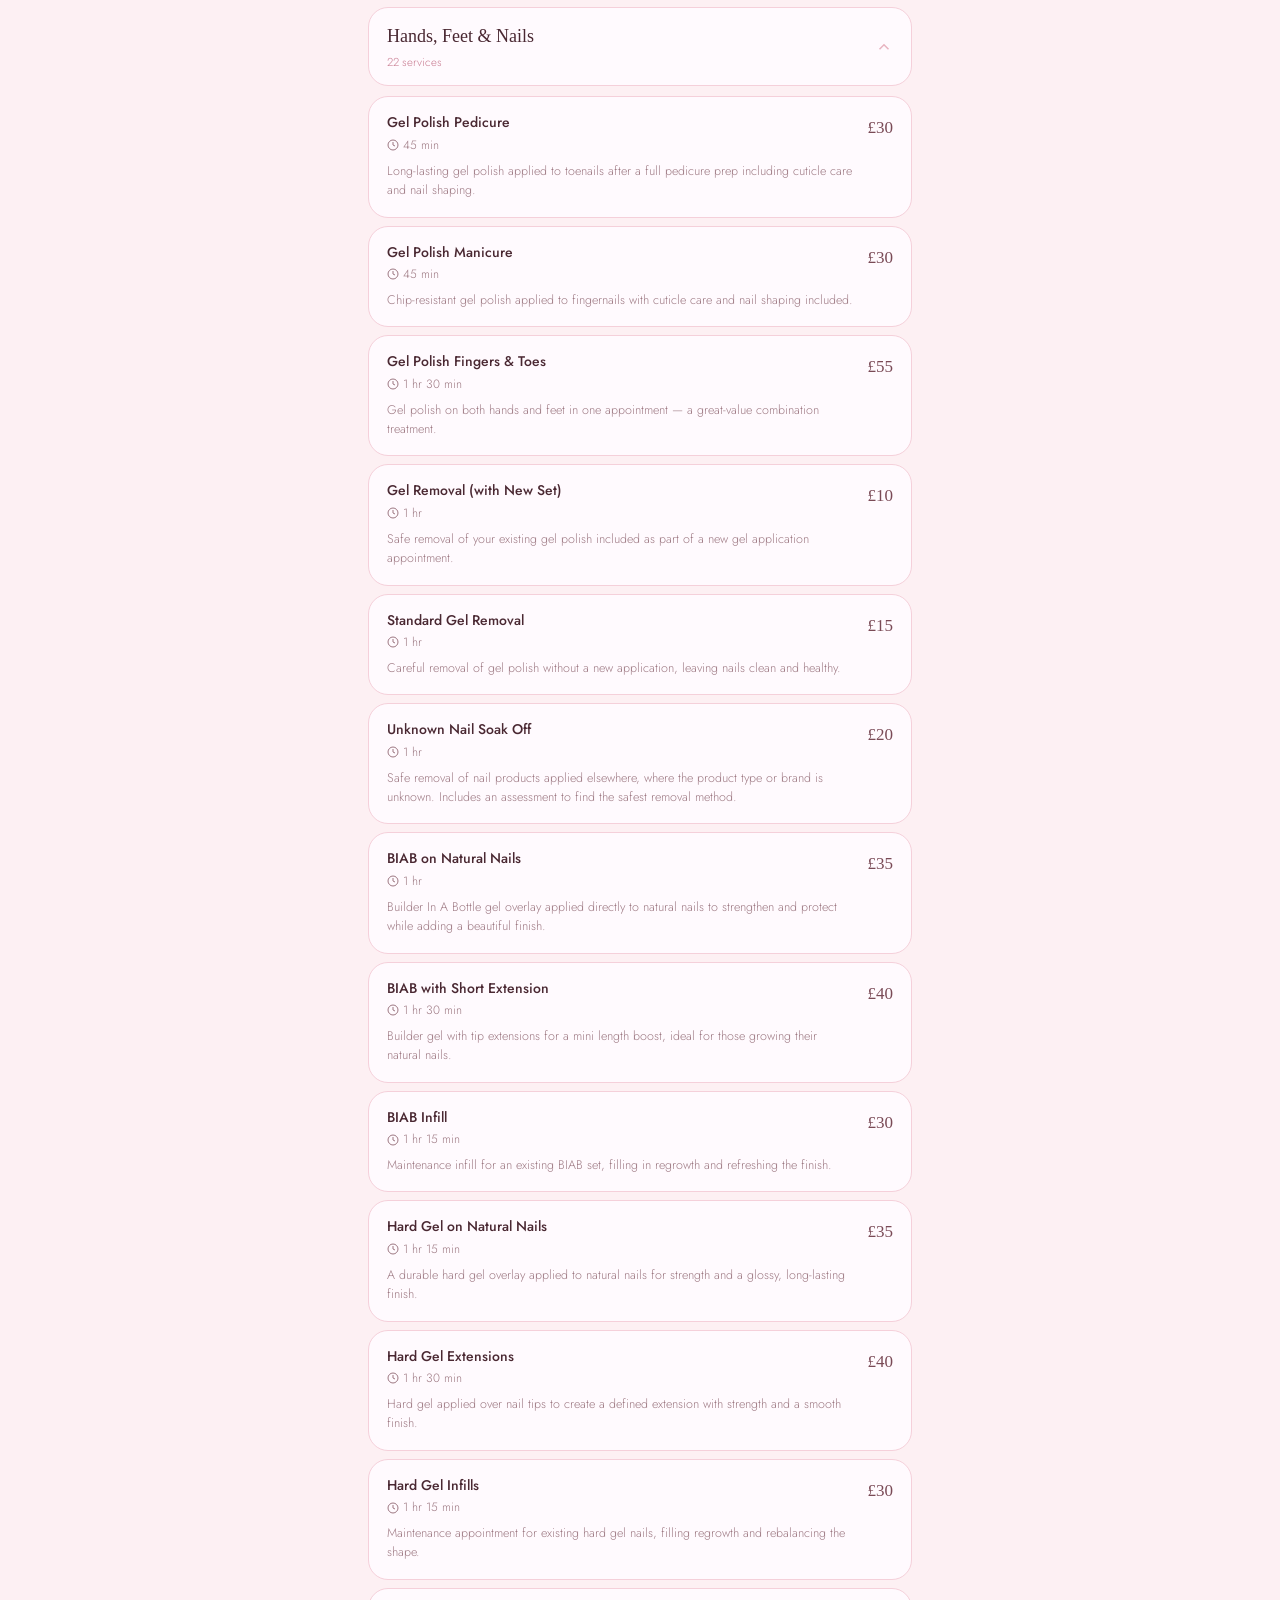
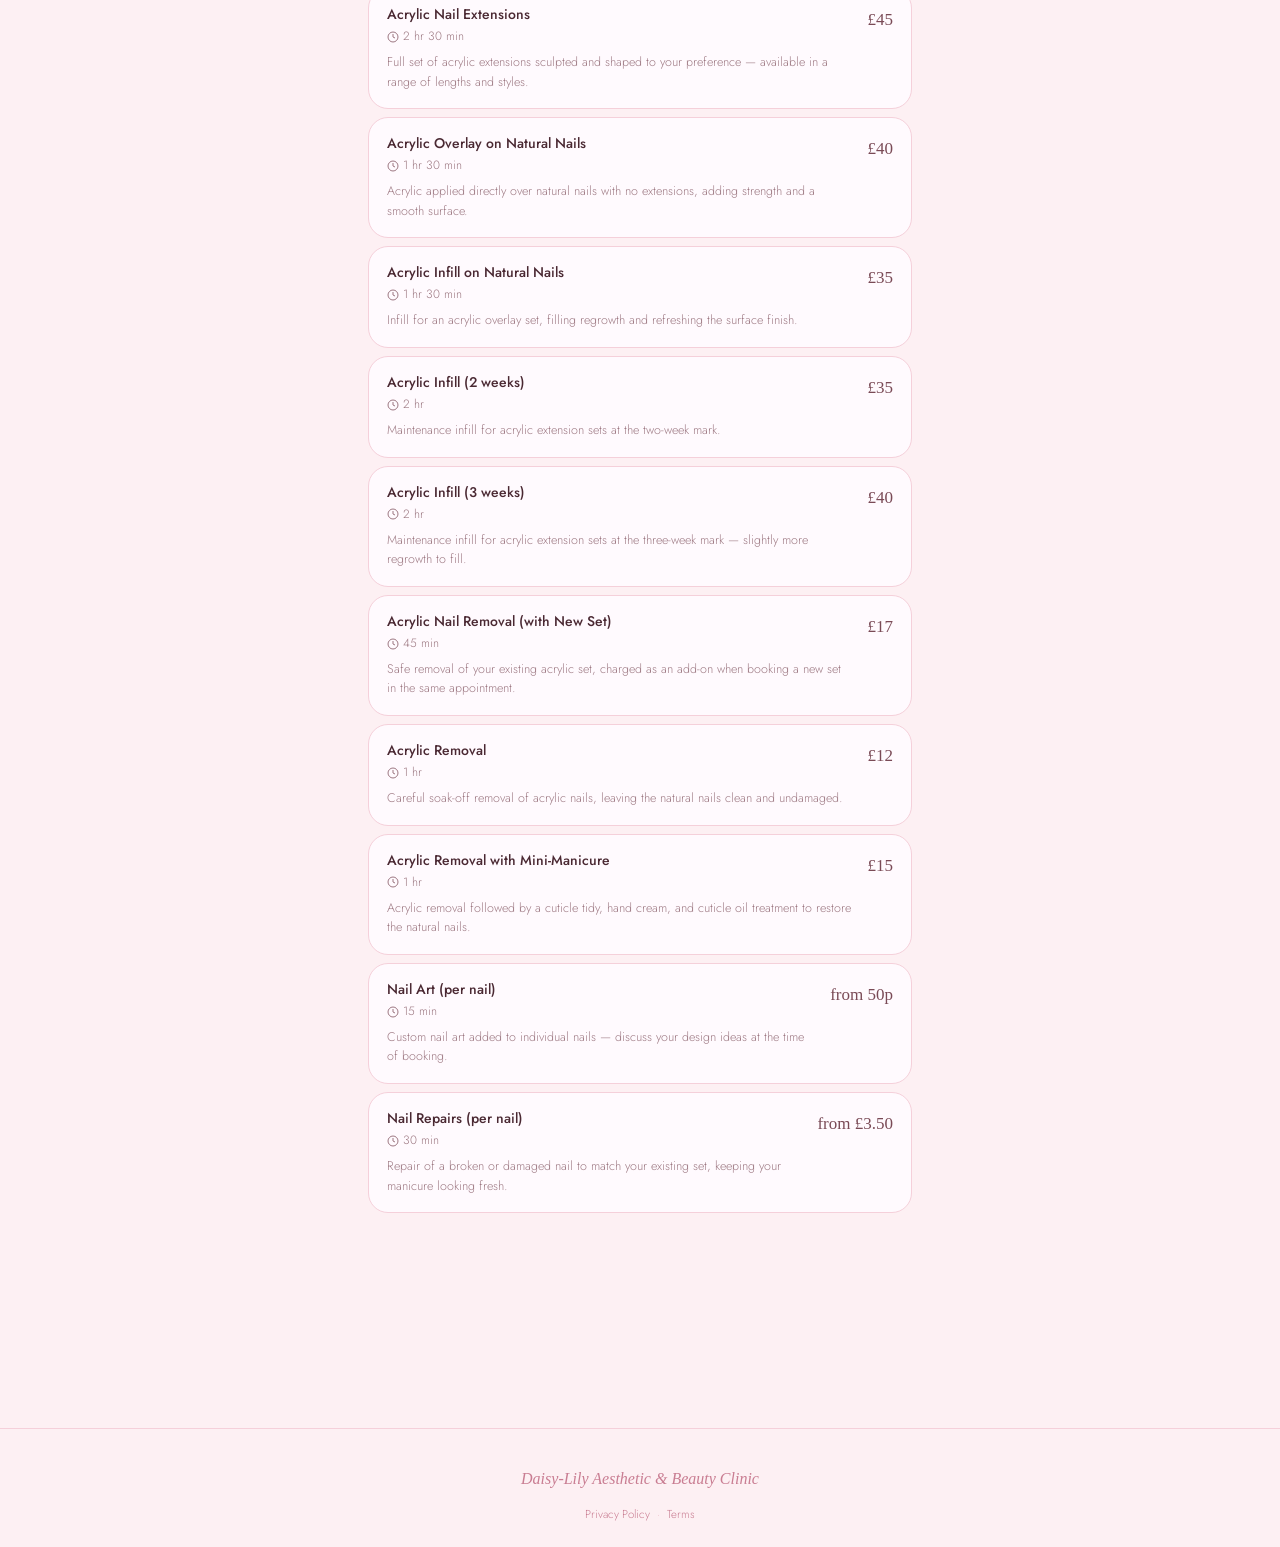
==== commit 6dc6a720: "Add files via upload" ====
--- a/book.html
+++ b/book.html
@@ -1,411 +1,376 @@
 <!DOCTYPE html>
 <html lang="en">
 <head>
-<meta charset="UTF-8">
-<meta name="viewport" content="width=device-width, initial-scale=1.0, maximum-scale=1.0">
-<title>Book · Daisy-Lily</title>
-<link rel="stylesheet" href="style.css">
-<style>
-.book-wrap { padding: 8px 18px 80px; max-width: 580px; margin: 0 auto; }
-
-/* category tabs */
-.cat-tabs {
-  display: flex; gap: 8px; overflow-x: auto; padding-bottom: 4px;
-  margin-bottom: 22px; scrollbar-width: none;
-  -webkit-overflow-scrolling: touch;
-}
-.cat-tabs::-webkit-scrollbar { display: none; }
-.cat-tab {
-  flex-shrink: 0; padding: 8px 18px; border-radius: var(--radius-pill);
-  border: 1.5px solid var(--petal); background: var(--white);
-  font-family: var(--font-body); font-size: 12.5px; font-weight: 500;
-  color: var(--plum); cursor: pointer; transition: all .15s;
-  white-space: nowrap;
-}
-.cat-tab:hover { border-color: var(--rose); background: var(--petal); }
-.cat-tab.active { background: var(--mauve); color: var(--white); border-color: var(--mauve); }
-
-/* category section */
-.cat-section { margin-bottom: 10px; }
-.cat-header {
-  display: flex; align-items: center; justify-content: space-between;
-  padding: 14px 18px; cursor: pointer;
-  background: var(--card); border: 1px solid var(--petal);
-  border-radius: var(--radius-md); margin-bottom: 2px;
-  transition: background .15s;
-}
-.cat-header:hover { background: var(--petal); }
-.cat-header-left { display: flex; flex-direction: column; gap: 2px; }
-.cat-name {
-  font-family: var(--font-display); font-size: 18px;
-  font-weight: 400; color: var(--deep);
-}
-.cat-count { font-size: 11.5px; color: var(--mauve); }
-.cat-chevron {
-  font-size: 18px; color: var(--rose); transition: transform .2s;
-  flex-shrink: 0;
-}
-.cat-section.open .cat-chevron { transform: rotate(180deg); }
-.cat-body { display: none; flex-direction: column; gap: 8px; padding-top: 8px; }
-.cat-section.open .cat-body { display: flex; }
-
-/* service card */
-.service-card {
-  background: var(--card); border: 1.5px solid var(--petal);
-  border-radius: var(--radius-md); padding: 16px 18px;
-  display: flex; align-items: flex-start; gap: 14px;
-  cursor: pointer; transition: border-color .15s, box-shadow .15s;
-}
-.service-card:hover { border-color: var(--rose); box-shadow: var(--shadow-soft); }
-.service-card.selected {
-  border-color: var(--mauve); background: #FEF0F5;
-  box-shadow: 0 4px 16px rgba(201,125,146,.18);
-}
-.service-check {
-  width: 22px; height: 22px; border-radius: 50%; flex-shrink: 0;
-  border: 1.5px solid var(--rose); margin-top: 1px;
-  display: flex; align-items: center; justify-content: center;
-  transition: background .15s, border-color .15s;
-  background: var(--white);
-}
-.service-card.selected .service-check {
-  background: var(--mauve); border-color: var(--mauve);
-}
-.service-check::after {
-  content: '✓'; color: white; font-size: 12px; font-weight: 600;
-  opacity: 0; transition: opacity .15s;
-}
-.service-card.selected .service-check::after { opacity: 1; }
-.service-info { flex: 1; min-width: 0; }
-.service-name {
-  font-size: 14px; font-weight: 500; color: var(--deep);
-  margin-bottom: 4px; line-height: 1.3;
-}
-.service-meta {
-  font-size: 12px; color: var(--plum); opacity: .75;
-  display: flex; gap: 12px; flex-wrap: wrap;
-}
-.service-meta span { display: flex; align-items: center; gap: 4px; }
-.service-desc {
-  font-size: 12.5px; color: var(--plum); opacity: .7;
-  line-height: 1.5; margin-top: 6px; display: none;
-}
-.service-card.expanded .service-desc { display: block; }
-.service-price {
-  font-family: var(--font-display); font-size: 17px; font-weight: 400;
-  color: var(--plum); flex-shrink: 0; text-align: right; margin-top: 1px;
-}
-
-/* sticky selection bar */
-.selection-bar {
-  position: fixed; bottom: 0; left: 0; right: 0; z-index: 300;
-  background: rgba(253,240,243,.97); backdrop-filter: blur(12px);
-  border-top: 1px solid var(--petal); padding: 12px 18px;
-  transform: translateY(100%); transition: transform .25s ease;
-}
-.selection-bar.visible { transform: translateY(0); }
-.selection-bar-inner {
-  max-width: 580px; margin: 0 auto;
-  display: flex; align-items: center; gap: 14px;
-}
-.sel-count {
-  flex: 1; font-size: 13px; color: var(--plum);
-}
-.sel-count strong { color: var(--mauve); font-weight: 600; }
-.sel-next {
-  display: inline-flex; align-items: center; gap: 6px;
-  background: linear-gradient(135deg, var(--mauve), var(--plum));
-  color: var(--white); text-decoration: none;
-  font-family: var(--font-body); font-weight: 500; font-size: 13px;
-  letter-spacing: .06em; padding: 13px 24px; border-radius: var(--radius-pill);
-  box-shadow: var(--shadow-btn); border: none; cursor: pointer;
-  transition: transform .15s, box-shadow .15s;
-}
-.sel-next:hover { transform: translateY(-2px); box-shadow: 0 8px 24px rgba(122,74,86,.28); }
-.sel-clear {
-  font-size: 12px; color: var(--rose); text-decoration: none; cursor: pointer;
-  background: none; border: none; padding: 4px;
-}
-.sel-clear:hover { color: var(--plum); }
-
-/* patch test notice */
-.patch-notice {
-  background: #FFF5F8; border: 1px solid var(--rose);
-  border-radius: var(--radius-sm); padding: 12px 14px;
-  font-size: 12.5px; color: var(--plum); line-height: 1.5;
-  display: flex; gap: 10px; align-items: flex-start; margin-bottom: 20px;
-}
-.patch-notice .notice-icon { flex-shrink: 0; font-size: 16px; }
-</style>
+  <meta charset="UTF-8">
+  <meta name="viewport" content="width=device-width, initial-scale=1.0">
+  <title>Services &amp; Pricing · Daisy-Lily</title>
+  <meta name="description" content="Browse every treatment at Daisy-Lily — lashes, brows, waxing, nails and more. View prices and durations, then book online in seconds.">
+  <meta property="og:type"        content="website">
+  <meta property="og:url"         content="https://daisylilyaestheticsandbeauty.bookinbeautiful.com/book">
+  <meta property="og:title"       content="Services &amp; Pricing · Daisy-Lily">
+  <meta property="og:description" content="Browse every treatment at Daisy-Lily — lashes, brows, waxing, nails and more. View prices and durations, then book online in seconds.">
+  <meta property="og:image"       content="https://cdn.nearcut.com/P3DWJY/logo_Daisy_Lily.jpg">
+  <link rel="icon" type="image/jpeg" href="https://cdn.nearcut.com/P3DWJY/logo_Daisy_Lily.jpg">
+  <link rel="stylesheet" href="style.css">
+  <style>
+    .book-wrap {
+      padding: 8px 18px 80px;
+      max-width: 580px; margin: 0 auto;
+    }
+
+    /* filter tabs */
+    .cat-tabs {
+      display: flex; gap: 8px; overflow-x: auto; padding-bottom: 4px;
+      margin-bottom: 22px; scrollbar-width: none;
+      -webkit-overflow-scrolling: touch;
+    }
+    .cat-tabs::-webkit-scrollbar { display: none; }
+    .cat-tab {
+      flex-shrink: 0; padding: 8px 18px;
+      border-radius: var(--radius-pill); border: 1.5px solid var(--petal);
+      background: var(--white); font-family: var(--font-body);
+      font-size: 12.5px; font-weight: 500; color: var(--plum);
+      cursor: pointer; transition: all .15s; white-space: nowrap;
+    }
+    .cat-tab:hover   { border-color: var(--rose); background: var(--petal); }
+    .cat-tab.active  { background: var(--mauve); color: var(--white); border-color: var(--mauve); }
+
+    /* category accordion */
+    .cat-section { margin-bottom: 10px; }
+    .cat-header {
+      display: flex; align-items: center; justify-content: space-between;
+      padding: 14px 18px; cursor: pointer;
+      background: var(--card); border: 1px solid var(--petal);
+      border-radius: var(--radius-md); margin-bottom: 2px;
+      transition: background .15s;
+      /* accessible keyboard target */
+      outline-offset: 3px;
+    }
+    .cat-header:hover { background: var(--petal); }
+    .cat-header:focus-visible { outline: 2px solid var(--mauve); }
+    .cat-header-left { display: flex; flex-direction: column; gap: 2px; }
+    .cat-name  { font-family: var(--font-display); font-size: 18px; font-weight: 400; color: var(--deep); }
+    .cat-count { font-size: 11.5px; color: var(--mauve); }
+    .cat-chevron {
+      flex-shrink: 0; transition: transform .22s;
+      display: flex; align-items: center;
+    }
+    .cat-chevron svg { width: 18px; height: 18px; stroke: var(--rose); fill: none; stroke-width: 2; }
+    .cat-section.open .cat-chevron { transform: rotate(180deg); }
+
+    .cat-body {
+      display: none; flex-direction: column; gap: 8px; padding-top: 8px;
+    }
+    .cat-section.open .cat-body { display: flex; }
+
+    /* service card */
+    .service-card {
+      background: var(--card); border: 1.5px solid var(--petal);
+      border-radius: var(--radius-md); padding: 16px 18px;
+      display: flex; align-items: flex-start; gap: 14px;
+      transition: border-color .15s, box-shadow .15s;
+    }
+    .service-info { flex: 1; min-width: 0; }
+    .service-name {
+      font-size: 14px; font-weight: 500; color: var(--deep);
+      margin-bottom: 4px; line-height: 1.3;
+    }
+    .service-meta {
+      font-size: 12px; color: var(--plum); opacity: .75;
+      display: flex; gap: 12px; flex-wrap: wrap;
+    }
+    .service-meta span { display: flex; align-items: center; gap: 4px; }
+    .service-desc {
+      font-size: 12.5px; color: var(--plum); opacity: .72;
+      line-height: 1.55; margin-top: 7px;
+    }
+    .service-price {
+      font-family: var(--font-display); font-size: 17px; font-weight: 400;
+      color: var(--plum); flex-shrink: 0; text-align: right; margin-top: 1px;
+      white-space: nowrap;
+    }
+
+    /* patch notice */
+    .patch-notice {
+      background: #FFF5F8; border: 1px solid var(--rose);
+      border-radius: var(--radius-sm); padding: 12px 14px;
+      font-size: 12.5px; color: var(--plum); line-height: 1.5;
+      display: flex; gap: 10px; align-items: flex-start; margin-bottom: 20px;
+    }
+    .patch-icon { flex-shrink: 0; display: flex; align-items: center; margin-top: 1px; }
+    .patch-icon svg { width: 16px; height: 16px; fill: var(--mauve); }
+
+    /* book CTA bar */
+    .book-cta-bar {
+      background: rgba(253,240,243,.97); backdrop-filter: blur(12px);
+      border-top: 1px solid var(--petal);
+      padding: 14px 18px 28px; text-align: center;
+      position: sticky; bottom: 0; z-index: 100;
+    }
+    .book-cta-bar p { font-size: 12px; color: var(--plum); opacity: .7; margin-bottom: 10px; }
+    .book-cta-bar a {
+      display: inline-block; width: 100%; max-width: 360px;
+      background: linear-gradient(135deg, var(--mauve), var(--plum));
+      color: var(--white); text-decoration: none;
+      font-family: var(--font-body); font-weight: 500; font-size: 13px;
+      letter-spacing: .1em; text-transform: uppercase;
+      padding: 16px 24px; border-radius: var(--radius-pill);
+      box-shadow: var(--shadow-btn);
+      transition: transform .15s, box-shadow .15s;
+    }
+    .book-cta-bar a:hover { transform: translateY(-2px); box-shadow: 0 10px 28px rgba(122,74,86,.28); }
+  </style>
 </head>
 <body>
 
-<!-- NAV -->
-<nav class="nav">
-  <div class="nav-inner">
-    <a class="nav-logo-wrap" href="index.html">
-      <img class="nav-logo" src="https://cdn.nearcut.com/P3DWJY/logo_Daisy_Lily.jpg" alt="Daisy-Lily">
-      <span class="nav-brand">Daisy‑Lily</span>
-    </a>
-    <div class="nav-links">
-      <a href="gallery.html">Gallery</a>
-      <a href="login.html">Login</a>
+  <!-- NAV -->
+  <nav class="nav">
+    <div class="nav-inner">
+      <a class="nav-logo-wrap" href="index.html">
+        <img class="nav-logo" src="https://cdn.nearcut.com/P3DWJY/logo_Daisy_Lily.jpg" alt="Daisy-Lily">
+        <span class="nav-brand">Daisy&#8209;Lily</span>
+      </a>
+      <div class="nav-links">
+        <a href="gallery.html">Gallery</a>
+        <a href="login.html">Login</a>
+      </div>
+    </div>
+  </nav>
+
+  <!-- HEADER -->
+  <div class="page-header blob-container">
+    <div class="blob blob-tr" style="opacity:.35;"></div>
+    <div class="blob-content">
+      <p class="page-eyebrow">Tavistock, Devon</p>
+      <h1 class="page-title">Our <em>Services</em></h1>
+      <p class="page-sub">Browse treatments and pricing, then book your appointment online.</p>
     </div>
   </div>
-</nav>
-
-<!-- HEADER -->
-<div class="page-header blob-container">
-  <div class="blob blob-tr" style="opacity:.35;"></div>
-  <div class="blob-content">
-    <p class="page-eyebrow">Tavistock, Devon</p>
-    <h1 class="page-title">Book <em>Your Visit</em></h1>
-    <p class="page-sub">Select up to 20 services, then choose your date and time.</p>
+
+  <div class="book-wrap">
+
+    <!-- Patch test notice -->
+    <div class="patch-notice">
+      <span class="patch-icon">
+        <svg viewBox="0 0 24 24" aria-hidden="true"><path d="M12 22C6.477 22 2 17.523 2 12S6.477 2 12 2s10 4.477 10 10-4.477 10-10 10zm-1-11v6h2v-6h-2zm0-4v2h2V7h-2z"/></svg>
+      </span>
+      <span>Some treatments require a patch test 48 hours before your appointment. These are marked below with a patch test indicator.</span>
+    </div>
+
+    <!-- Filter tabs (rendered by JS) -->
+    <div class="cat-tabs" id="catTabs" role="tablist" aria-label="Filter by category"></div>
+
+    <!-- Service categories (rendered by JS) -->
+    <div id="serviceList"></div>
+
   </div>
-</div>
-
-<div class="book-wrap">
-
-  <!-- Patch test notice -->
-  <div class="patch-notice">
-    <span class="notice-icon">🌸</span>
-    <span>Some treatments require a patch test 24 hours before your appointment. These are noted on each service below.</span>
-  </div>
-
-  <!-- Category filter tabs -->
-  <div class="cat-tabs">
-    <button class="cat-tab active" onclick="filterCat('all',this)">All Services</button>
-    <button class="cat-tab" onclick="filterCat('lashes',this)">Lashes &amp; Brows</button>
-    <button class="cat-tab" onclick="filterCat('waxing',this)">Waxing</button>
-    <button class="cat-tab" onclick="filterCat('nails',this)">Nails</button>
-  </div>
-
-  <!-- LASHES & BROWS -->
-  <div class="cat-section open" data-cat="lashes" id="cat-lashes">
-    <div class="cat-header" onclick="toggleCat('lashes')">
-      <div class="cat-header-left">
-        <span class="cat-name">Lashes &amp; Brows</span>
-        <span class="cat-count">10 services</span>
-      </div>
-      <span class="cat-chevron">⌄</span>
-    </div>
-    <div class="cat-body">
-      <div class="service-card" onclick="toggleService(this)" data-name="Patch Test – Lash Lift &amp; Tint" data-price="Free">
-        <div class="service-check"></div>
-        <div class="service-info">
-          <div class="service-name">Patch Test – Lash Lift &amp; Tint</div>
-          <div class="service-meta"><span>⏱ 15 min</span><span>Please book separately</span></div>
-        </div>
-        <div class="service-price">Free</div>
-      </div>
-      <div class="service-card" onclick="toggleService(this)" data-name="Patch Test – Tint" data-price="Free">
-        <div class="service-check"></div>
-        <div class="service-info">
-          <div class="service-name">Patch Test – Tint</div>
-          <div class="service-meta"><span>⏱ 15 min</span><span>Please book separately</span></div>
-        </div>
-        <div class="service-price">Free</div>
-      </div>
-      <div class="service-card" onclick="toggleService(this)" data-name="Eyelash Tint" data-price="£13">
-        <div class="service-check"></div>
-        <div class="service-info">
-          <div class="service-name">Eyelash Tint</div>
-          <div class="service-meta"><span>⏱ 30 min</span><span>🌸 Patch test required</span></div>
-        </div>
-        <div class="service-price">£13</div>
-      </div>
-      <div class="service-card" onclick="toggleService(this)" data-name="Eyebrow Tint" data-price="£13">
-        <div class="service-check"></div>
-        <div class="service-info">
-          <div class="service-name">Eyebrow Tint</div>
-          <div class="service-meta"><span>⏱ 15 min</span><span>🌸 Patch test required</span></div>
-        </div>
-        <div class="service-price">£13</div>
-      </div>
-      <div class="service-card" onclick="toggleService(this)" data-name="Lash &amp; Brow Tint" data-price="£23">
-        <div class="service-check"></div>
-        <div class="service-info">
-          <div class="service-name">Lash &amp; Brow Tint</div>
-          <div class="service-meta"><span>⏱ 30 min</span><span>🌸 Patch test required</span></div>
-        </div>
-        <div class="service-price">£23</div>
-      </div>
-      <div class="service-card" onclick="toggleService(this)" data-name="Lash Lift &amp; Tint" data-price="£37">
-        <div class="service-check"></div>
-        <div class="service-info">
-          <div class="service-name">Lash Lift &amp; Tint</div>
-          <div class="service-meta"><span>⏱ 45 min</span><span>🌸 Patch test required</span></div>
-        </div>
-        <div class="service-price">£37</div>
-      </div>
-      <div class="service-card" onclick="toggleService(this)" data-name="Eyebrow Wax &amp; Tint" data-price="£20">
-        <div class="service-check"></div>
-        <div class="service-info">
-          <div class="service-name">Eyebrow Wax &amp; Tint</div>
-          <div class="service-meta"><span>⏱ 30 min</span><span>🌸 Patch test required</span></div>
-        </div>
-        <div class="service-price">£20</div>
-      </div>
-      <div class="service-card" onclick="toggleService(this)" data-name="Lash Lift, Tint &amp; Brow Wax/Tint" data-price="£46">
-        <div class="service-check"></div>
-        <div class="service-info">
-          <div class="service-name">Lash Lift, Tint &amp; Brow Wax/Tint</div>
-          <div class="service-meta"><span>⏱ 1 hr</span><span>🌸 Patch test required</span></div>
-        </div>
-        <div class="service-price">£46</div>
-      </div>
-      <div class="service-card" onclick="toggleService(this)" data-name="Korean Lash Lift &amp; Tint" data-price="£40">
-        <div class="service-check"></div>
-        <div class="service-info">
-          <div class="service-name">Korean Lash Lift &amp; Tint</div>
-          <div class="service-meta"><span>⏱ 1 hr</span></div>
-          <div class="service-desc">A modernised, gentler version of a traditional lash lift, inspired by South Korea's health-first beauty philosophy — perfect for a soft, doll-like look.</div>
-        </div>
-        <div class="service-price">£40</div>
-      </div>
-      <div class="service-card" onclick="toggleService(this)" data-name="Korean Lash Lift, Tint &amp; Brow Wax/Tint" data-price="£49">
-        <div class="service-check"></div>
-        <div class="service-info">
-          <div class="service-name">Korean Lash Lift, Tint &amp; Brow Wax/Tint</div>
-          <div class="service-meta"><span>⏱ 1 hr</span></div>
-        </div>
-        <div class="service-price">£49</div>
-      </div>
-    </div>
-  </div>
-
-  <!-- WAXING -->
-  <div class="cat-section" data-cat="waxing" id="cat-waxing">
-    <div class="cat-header" onclick="toggleCat('waxing')">
-      <div class="cat-header-left">
-        <span class="cat-name">Waxing</span>
-        <span class="cat-count">12 services</span>
-      </div>
-      <span class="cat-chevron">⌄</span>
-    </div>
-    <div class="cat-body">
-      <div class="service-card" onclick="toggleService(this)" data-name="Eyebrow Wax" data-price="£10"><div class="service-check"></div><div class="service-info"><div class="service-name">Eyebrow Wax</div><div class="service-meta"><span>⏱ 15 min</span></div></div><div class="service-price">£10</div></div>
-      <div class="service-card" onclick="toggleService(this)" data-name="Chin Wax" data-price="£10"><div class="service-check"></div><div class="service-info"><div class="service-name">Chin Wax</div><div class="service-meta"><span>⏱ 15 min</span></div></div><div class="service-price">£10</div></div>
-      <div class="service-card" onclick="toggleService(this)" data-name="Upper Lip Wax" data-price="£8"><div class="service-check"></div><div class="service-info"><div class="service-name">Upper Lip Wax</div><div class="service-meta"><span>⏱ 15 min</span></div></div><div class="service-price">£8</div></div>
-      <div class="service-card" onclick="toggleService(this)" data-name="Side Burn Wax" data-price="£10"><div class="service-check"></div><div class="service-info"><div class="service-name">Side Burn Wax</div><div class="service-meta"><span>⏱ 15 min</span></div></div><div class="service-price">£10</div></div>
-      <div class="service-card" onclick="toggleService(this)" data-name="Bikini Wax" data-price="£16"><div class="service-check"></div><div class="service-info"><div class="service-name">Bikini Wax</div><div class="service-meta"><span>⏱ 30 min</span></div></div><div class="service-price">£16</div></div>
-      <div class="service-card" onclick="toggleService(this)" data-name="½ Leg Wax" data-price="£20"><div class="service-check"></div><div class="service-info"><div class="service-name">½ Leg Wax</div><div class="service-meta"><span>⏱ 45 min</span></div><div class="service-desc">Includes leg and knee.</div></div><div class="service-price">£20</div></div>
-      <div class="service-card" onclick="toggleService(this)" data-name="Full Leg Wax" data-price="£30"><div class="service-check"></div><div class="service-info"><div class="service-name">Full Leg Wax</div><div class="service-meta"><span>⏱ 45 min</span></div></div><div class="service-price">£30</div></div>
-      <div class="service-card" onclick="toggleService(this)" data-name="Underarm Wax" data-price="£15"><div class="service-check"></div><div class="service-info"><div class="service-name">Underarm Wax</div><div class="service-meta"><span>⏱ 15 min</span></div></div><div class="service-price">£15</div></div>
-      <div class="service-card" onclick="toggleService(this)" data-name="Chest Wax" data-price="£18"><div class="service-check"></div><div class="service-info"><div class="service-name">Chest Wax</div><div class="service-meta"><span>⏱ 30 min</span></div></div><div class="service-price">£18</div></div>
-      <div class="service-card" onclick="toggleService(this)" data-name="Abdomen Wax" data-price="£15"><div class="service-check"></div><div class="service-info"><div class="service-name">Abdomen Wax</div><div class="service-meta"><span>⏱ 30 min</span></div></div><div class="service-price">£15</div></div>
-      <div class="service-card" onclick="toggleService(this)" data-name="½ Back Wax" data-price="£20"><div class="service-check"></div><div class="service-info"><div class="service-name">½ Back Wax</div><div class="service-meta"><span>⏱ 30 min</span></div></div><div class="service-price">£20</div></div>
-      <div class="service-card" onclick="toggleService(this)" data-name="Full Back Wax" data-price="£30"><div class="service-check"></div><div class="service-info"><div class="service-name">Full Back Wax</div><div class="service-meta"><span>⏱ 45 min</span></div></div><div class="service-price">£30</div></div>
-    </div>
-  </div>
-
-  <!-- NAILS -->
-  <div class="cat-section" data-cat="nails" id="cat-nails">
-    <div class="cat-header" onclick="toggleCat('nails')">
-      <div class="cat-header-left">
-        <span class="cat-name">Hands, Feet &amp; Nails</span>
-        <span class="cat-count">22 services</span>
-      </div>
-      <span class="cat-chevron">⌄</span>
-    </div>
-    <div class="cat-body">
-      <div class="service-card" onclick="toggleService(this)" data-name="Gel Polish Pedicure" data-price="£30"><div class="service-check"></div><div class="service-info"><div class="service-name">Gel Polish Pedicure</div><div class="service-meta"><span>⏱ 45 min</span></div><div class="service-desc">Gel polish application to toenails.</div></div><div class="service-price">£30</div></div>
-      <div class="service-card" onclick="toggleService(this)" data-name="Gel Polish Manicure" data-price="£30"><div class="service-check"></div><div class="service-info"><div class="service-name">Gel Polish Manicure</div><div class="service-meta"><span>⏱ 45 min</span></div><div class="service-desc">Gel polish application to fingernails.</div></div><div class="service-price">£30</div></div>
-      <div class="service-card" onclick="toggleService(this)" data-name="Gel Polish Fingers &amp; Toes" data-price="£55"><div class="service-check"></div><div class="service-info"><div class="service-name">Gel Polish Fingers &amp; Toes</div><div class="service-meta"><span>⏱ 1 hr 30 min</span></div></div><div class="service-price">£55</div></div>
-      <div class="service-card" onclick="toggleService(this)" data-name="Gel Removal (with New Set)" data-price="£10"><div class="service-check"></div><div class="service-info"><div class="service-name">Gel Removal (with New Set)</div><div class="service-meta"><span>⏱ 1 hr</span></div></div><div class="service-price">£10</div></div>
-      <div class="service-card" onclick="toggleService(this)" data-name="Standard Gel Removal" data-price="£15"><div class="service-check"></div><div class="service-info"><div class="service-name">Standard Gel Removal</div><div class="service-meta"><span>⏱ 1 hr</span></div></div><div class="service-price">£15</div></div>
-      <div class="service-card" onclick="toggleService(this)" data-name="Unknown Nail Soak Off" data-price="£20"><div class="service-check"></div><div class="service-info"><div class="service-name">Unknown Nail Soak Off</div><div class="service-meta"><span>⏱ 1 hr</span></div></div><div class="service-price">£20</div></div>
-      <div class="service-card" onclick="toggleService(this)" data-name="BIAB on Natural Nails" data-price="£35"><div class="service-check"></div><div class="service-info"><div class="service-name">BIAB on Natural Nails</div><div class="service-meta"><span>⏱ 1 hr</span></div><div class="service-desc">Builder gel overlay on natural nails.</div></div><div class="service-price">£35</div></div>
-      <div class="service-card" onclick="toggleService(this)" data-name="BIAB with Short Extension" data-price="£40"><div class="service-check"></div><div class="service-info"><div class="service-name">BIAB with Short Extension</div><div class="service-meta"><span>⏱ 1 hr 30 min</span></div><div class="service-desc">Builder gel with tips for a mini extension on your natural nail.</div></div><div class="service-price">£40</div></div>
-      <div class="service-card" onclick="toggleService(this)" data-name="BIAB Infill" data-price="£30"><div class="service-check"></div><div class="service-info"><div class="service-name">BIAB Infill</div><div class="service-meta"><span>⏱ 1 hr 15 min</span></div></div><div class="service-price">£30</div></div>
-      <div class="service-card" onclick="toggleService(this)" data-name="Hard Gel Extensions" data-price="£40"><div class="service-check"></div><div class="service-info"><div class="service-name">Hard Gel Extensions</div><div class="service-meta"><span>⏱ 1 hr 30 min</span></div></div><div class="service-price">£40</div></div>
-      <div class="service-card" onclick="toggleService(this)" data-name="Nail Art (per nail)" data-price="from 50p"><div class="service-check"></div><div class="service-info"><div class="service-name">Nail Art (per nail)</div><div class="service-meta"><span>⏱ 15 min</span></div></div><div class="service-price">from 50p</div></div>
-      <div class="service-card" onclick="toggleService(this)" data-name="Hard Gel on Natural Nails" data-price="£35"><div class="service-check"></div><div class="service-info"><div class="service-name">Hard Gel on Natural Nails</div><div class="service-meta"><span>⏱ 1 hr 15 min</span></div></div><div class="service-price">£35</div></div>
-      <div class="service-card" onclick="toggleService(this)" data-name="Hard Gel Infills" data-price="£30"><div class="service-check"></div><div class="service-info"><div class="service-name">Hard Gel Infills</div><div class="service-meta"><span>⏱ 1 hr 15 min</span></div></div><div class="service-price">£30</div></div>
-      <div class="service-card" onclick="toggleService(this)" data-name="Acrylic Nail Extensions" data-price="£45"><div class="service-check"></div><div class="service-info"><div class="service-name">Acrylic Nail Extensions</div><div class="service-meta"><span>⏱ 2 hr 30 min</span></div></div><div class="service-price">£45</div></div>
-      <div class="service-card" onclick="toggleService(this)" data-name="Acrylic Overlay on Natural Nails" data-price="£40"><div class="service-check"></div><div class="service-info"><div class="service-name">Acrylic Overlay on Natural Nails</div><div class="service-meta"><span>⏱ 1 hr 30 min</span></div></div><div class="service-price">£40</div></div>
-      <div class="service-card" onclick="toggleService(this)" data-name="Acrylic Infill on Natural Nails" data-price="£35"><div class="service-check"></div><div class="service-info"><div class="service-name">Acrylic Infill on Natural Nails</div><div class="service-meta"><span>⏱ 2 hr</span></div></div><div class="service-price">£35</div></div>
-      <div class="service-card" onclick="toggleService(this)" data-name="Acrylic Infill (2 weeks)" data-price="£35"><div class="service-check"></div><div class="service-info"><div class="service-name">Acrylic Infill (2 weeks)</div><div class="service-meta"><span>⏱ 2 hr</span></div></div><div class="service-price">£35</div></div>
-      <div class="service-card" onclick="toggleService(this)" data-name="Acrylic Infill (3 weeks)" data-price="£40"><div class="service-check"></div><div class="service-info"><div class="service-name">Acrylic Infill (3 weeks)</div><div class="service-meta"><span>⏱ 2 hr</span></div></div><div class="service-price">£40</div></div>
-      <div class="service-card" onclick="toggleService(this)" data-name="Acrylic Nail Removal (with New Set)" data-price="£17"><div class="service-check"></div><div class="service-info"><div class="service-name">Acrylic Nail Removal (with New Set)</div><div class="service-meta"><span>⏱ 45 min</span></div></div><div class="service-price">£17</div></div>
-      <div class="service-card" onclick="toggleService(this)" data-name="Acrylic Removal" data-price="£12"><div class="service-check"></div><div class="service-info"><div class="service-name">Acrylic Removal</div><div class="service-meta"><span>⏱ 1 hr</span></div><div class="service-desc">Safe removal of acrylic nails.</div></div><div class="service-price">£12</div></div>
-      <div class="service-card" onclick="toggleService(this)" data-name="Acrylic Removal with Mini-Manicure" data-price="£15"><div class="service-check"></div><div class="service-info"><div class="service-name">Acrylic Removal with Mini-Manicure</div><div class="service-meta"><span>⏱ 1 hr</span></div><div class="service-desc">Removal, cuticle tidy, hand cream and cuticle oil.</div></div><div class="service-price">£15</div></div>
-      <div class="service-card" onclick="toggleService(this)" data-name="Nail Repairs (per nail)" data-price="from £3.50"><div class="service-check"></div><div class="service-info"><div class="service-name">Nail Repairs (per nail)</div><div class="service-meta"><span>⏱ 30 min</span></div></div><div class="service-price">from £3.50</div></div>
-    </div>
-  </div>
-
-</div><!-- /book-wrap -->
-
-<!-- FOOTER -->
-<footer class="site-footer" style="padding-bottom:20px;">
-  <span class="footer-name">Daisy-Lily Aesthetic &amp; Beauty Clinic</span>
-  <a href="https://daisylilyaestheticsandbeauty.bookinbeautiful.com/privacy_policy">Privacy Policy</a>
-  <span class="footer-sep">·</span>
-  <a href="https://daisylilyaestheticsandbeauty.bookinbeautiful.com/terms_and_conditions">Terms</a>
-</footer>
-
-<!-- SELECTION BAR -->
-<div class="selection-bar" id="selBar">
-  <div class="selection-bar-inner">
-    <div class="sel-count">
-      <strong id="selCount">0</strong> service<span id="selPlural">s</span> selected
-      <button class="sel-clear" onclick="clearAll()" id="selClear" style="display:none;margin-left:8px;">Clear all</button>
-    </div>
-    <a class="sel-next" href="https://daisylilyaestheticsandbeauty.bookinbeautiful.com/book" id="selNext">
-      Next →
+
+  <!-- Sticky book CTA -->
+  <div class="book-cta-bar">
+    <p>Ready to book? Head to our online booking system.</p>
+    <a href="https://daisylilyaestheticsandbeauty.bookinbeautiful.com/book" target="_blank" rel="noopener">
+      Book Your Appointment →
     </a>
   </div>
-</div>
-
-<script>
-let selectedCount = 0;
-
-function toggleService(card) {
-  if (card.classList.contains('selected')) {
-    card.classList.remove('selected');
-    selectedCount = Math.max(0, selectedCount - 1);
-  } else {
-    if (selectedCount >= 20) { alert('You can select up to 20 services.'); return; }
-    card.classList.add('selected');
-    selectedCount++;
-  }
-  updateBar();
-}
-
-function updateBar() {
-  const bar = document.getElementById('selBar');
-  const cnt = document.getElementById('selCount');
-  const plural = document.getElementById('selPlural');
-  const clear = document.getElementById('selClear');
-  cnt.textContent = selectedCount;
-  plural.textContent = selectedCount === 1 ? '' : 's';
-  clear.style.display = selectedCount > 0 ? 'inline' : 'none';
-  bar.classList.toggle('visible', selectedCount > 0);
-}
-
-function clearAll() {
-  document.querySelectorAll('.service-card.selected').forEach(c => c.classList.remove('selected'));
-  selectedCount = 0;
-  updateBar();
-}
-
-function toggleCat(id) {
-  const section = document.getElementById('cat-' + id);
-  section.classList.toggle('open');
-}
-
-function filterCat(cat, btn) {
-  document.querySelectorAll('.cat-tab').forEach(t => t.classList.remove('active'));
-  btn.classList.add('active');
-  document.querySelectorAll('.cat-section').forEach(s => {
-    if (cat === 'all' || s.dataset.cat === cat) {
-      s.style.display = '';
-      if (cat !== 'all') s.classList.add('open');
-    } else {
-      s.style.display = 'none';
-    }
-  });
-}
-</script>
+
+  <!-- FOOTER -->
+  <footer class="site-footer" style="padding-bottom:20px;">
+    <span class="footer-name">Daisy-Lily Aesthetic &amp; Beauty Clinic</span>
+    <a href="https://daisylilyaestheticsandbeauty.bookinbeautiful.com/privacy_policy">Privacy Policy</a>
+    <span class="footer-sep">·</span>
+    <a href="https://daisylilyaestheticsandbeauty.bookinbeautiful.com/terms_and_conditions">Terms</a>
+  </footer>
+
+  <script>
+  (() => {
+    'use strict';
+
+    /* ── DATA ─────────────────────────────────────────────────────────── */
+    const CATEGORIES = [
+      {
+        id: 'lashes',
+        label: 'Lashes & Brows',
+        services: [
+          { name: 'Patch Test – Lash Lift & Tint', duration: '15 min', price: 'Free',  patch: false, desc: 'Required before your first lash lift and tint treatment. Quick, painless, and completely free.' },
+          { name: 'Patch Test – Tint',             duration: '15 min', price: 'Free',  patch: false, desc: 'Required before any tinting treatment if you have not been tested before. Book this separately at least 48 hours in advance.' },
+          { name: 'Eyelash Tint',                  duration: '30 min', price: '£13',   patch: true,  desc: 'A semi-permanent tint applied to your natural lashes to deepen their colour, adding definition without mascara.' },
+          { name: 'Eyebrow Tint',                  duration: '15 min', price: '£13',   patch: true,  desc: 'Tint applied to the brow hairs to enhance shape and fill sparse areas, giving a fuller, more defined look.' },
+          { name: 'Lash & Brow Tint',              duration: '30 min', price: '£23',   patch: true,  desc: 'Combined lash and brow tint in a single appointment — a great-value way to refresh both at once.' },
+          { name: 'Lash Lift & Tint',              duration: '45 min', price: '£37',   patch: true,  desc: 'A semi-permanent curl applied to your natural lashes, combined with a tint. Results last 6–8 weeks with no mascara needed.' },
+          { name: 'Eyebrow Wax & Tint',            duration: '30 min', price: '£20',   patch: true,  desc: 'Shape and define your brows with a hot wax treatment followed by a tint, leaving them perfectly groomed.' },
+          { name: 'Lash Lift, Tint & Brow Wax/Tint', duration: '1 hr', price: '£46',  patch: true,  desc: 'Our most complete eye-opening treatment — lash lift, lash tint, brow wax, and brow tint all in one appointment.' },
+          { name: 'Korean Lash Lift & Tint',       duration: '1 hr',  price: '£40',   patch: false, desc: 'A modernised, gentler lash lift inspired by South Korean beauty philosophy. Creates a soft, doll-like curl that is kinder to the lash structure.' },
+          { name: 'Korean Lash Lift, Tint & Brow Wax/Tint', duration: '1 hr', price: '£49', patch: false, desc: 'The Korean lash lift and tint paired with a brow wax and tint — a full eye refresh in a single visit.' },
+        ]
+      },
+      {
+        id: 'waxing',
+        label: 'Waxing',
+        services: [
+          { name: 'Eyebrow Wax',    duration: '15 min', price: '£10', patch: false, desc: 'Precise hot wax shaping of the brows to clean up stray hairs and define your natural arch.' },
+          { name: 'Chin Wax',       duration: '15 min', price: '£10', patch: false, desc: 'Quick and effective removal of chin hair using warm wax.' },
+          { name: 'Upper Lip Wax',  duration: '15 min', price: '£8',  patch: false, desc: 'Smooth, clean removal of upper lip hair with warm wax — fast and long-lasting.' },
+          { name: 'Side Burn Wax',  duration: '15 min', price: '£10', patch: false, desc: 'Tidy and shape the sideburn area using warm wax.' },
+          { name: 'Bikini Wax',     duration: '30 min', price: '£16', patch: false, desc: 'Removal of hair around the bikini line using warm wax for a clean, neat finish.' },
+          { name: '½ Leg Wax',      duration: '45 min', price: '£20', patch: false, desc: 'Smooth waxing from the knee down, including the knee area itself.' },
+          { name: 'Full Leg Wax',   duration: '45 min', price: '£30', patch: false, desc: 'Complete leg wax from ankle to upper thigh for long-lasting smoothness.' },
+          { name: 'Underarm Wax',   duration: '15 min', price: '£15', patch: false, desc: 'Quick and thorough removal of underarm hair using warm wax.' },
+          { name: 'Chest Wax',      duration: '30 min', price: '£18', patch: false, desc: 'Smooth waxing of the chest area for a clean, hair-free finish.' },
+          { name: 'Abdomen Wax',    duration: '30 min', price: '£15', patch: false, desc: 'Removal of abdominal hair using warm wax, leaving skin silky smooth.' },
+          { name: '½ Back Wax',     duration: '30 min', price: '£20', patch: false, desc: 'Waxing of the lower or upper half of the back depending on your preference.' },
+          { name: 'Full Back Wax',  duration: '45 min', price: '£30', patch: false, desc: 'Complete back waxing from shoulders to lower back for a totally smooth result.' },
+        ]
+      },
+      {
+        id: 'nails',
+        label: 'Hands, Feet & Nails',
+        services: [
+          { name: 'Gel Polish Pedicure',                  duration: '45 min',     price: '£30',       patch: false, desc: 'Long-lasting gel polish applied to toenails after a full pedicure prep including cuticle care and nail shaping.' },
+          { name: 'Gel Polish Manicure',                  duration: '45 min',     price: '£30',       patch: false, desc: 'Chip-resistant gel polish applied to fingernails with cuticle care and nail shaping included.' },
+          { name: 'Gel Polish Fingers & Toes',            duration: '1 hr 30 min',price: '£55',       patch: false, desc: 'Gel polish on both hands and feet in one appointment — a great-value combination treatment.' },
+          { name: 'Gel Removal (with New Set)',            duration: '1 hr',       price: '£10',       patch: false, desc: 'Safe removal of your existing gel polish included as part of a new gel application appointment.' },
+          { name: 'Standard Gel Removal',                 duration: '1 hr',       price: '£15',       patch: false, desc: 'Careful removal of gel polish without a new application, leaving nails clean and healthy.' },
+          { name: 'Unknown Nail Soak Off',                duration: '1 hr',       price: '£20',       patch: false, desc: 'Safe removal of nail products applied elsewhere, where the product type or brand is unknown. Includes an assessment to find the safest removal method.' },
+          { name: 'BIAB on Natural Nails',                duration: '1 hr',       price: '£35',       patch: false, desc: 'Builder In A Bottle gel overlay applied directly to natural nails to strengthen and protect while adding a beautiful finish.' },
+          { name: 'BIAB with Short Extension',            duration: '1 hr 30 min',price: '£40',       patch: false, desc: 'Builder gel with tip extensions for a mini length boost, ideal for those growing their natural nails.' },
+          { name: 'BIAB Infill',                          duration: '1 hr 15 min',price: '£30',       patch: false, desc: 'Maintenance infill for an existing BIAB set, filling in regrowth and refreshing the finish.' },
+          { name: 'Hard Gel on Natural Nails',            duration: '1 hr 15 min',price: '£35',       patch: false, desc: 'A durable hard gel overlay applied to natural nails for strength and a glossy, long-lasting finish.' },
+          { name: 'Hard Gel Extensions',                  duration: '1 hr 30 min',price: '£40',       patch: false, desc: 'Hard gel applied over nail tips to create a defined extension with strength and a smooth finish.' },
+          { name: 'Hard Gel Infills',                     duration: '1 hr 15 min',price: '£30',       patch: false, desc: 'Maintenance appointment for existing hard gel nails, filling regrowth and rebalancing the shape.' },
+          { name: 'Acrylic Nail Extensions',              duration: '2 hr 30 min',price: '£45',       patch: false, desc: 'Full set of acrylic extensions sculpted and shaped to your preference — available in a range of lengths and styles.' },
+          { name: 'Acrylic Overlay on Natural Nails',     duration: '1 hr 30 min',price: '£40',       patch: false, desc: 'Acrylic applied directly over natural nails with no extensions, adding strength and a smooth surface.' },
+          { name: 'Acrylic Infill on Natural Nails',      duration: '1 hr 30 min',price: '£35',       patch: false, desc: 'Infill for an acrylic overlay set, filling regrowth and refreshing the surface finish.' },
+          { name: 'Acrylic Infill (2 weeks)',             duration: '2 hr',       price: '£35',       patch: false, desc: 'Maintenance infill for acrylic extension sets at the two-week mark.' },
+          { name: 'Acrylic Infill (3 weeks)',             duration: '2 hr',       price: '£40',       patch: false, desc: 'Maintenance infill for acrylic extension sets at the three-week mark — slightly more regrowth to fill.' },
+          { name: 'Acrylic Nail Removal (with New Set)',  duration: '45 min',     price: '£17',       patch: false, desc: 'Safe removal of your existing acrylic set, charged as an add-on when booking a new set in the same appointment.' },
+          { name: 'Acrylic Removal',                      duration: '1 hr',       price: '£12',       patch: false, desc: 'Careful soak-off removal of acrylic nails, leaving the natural nails clean and undamaged.' },
+          { name: 'Acrylic Removal with Mini-Manicure',   duration: '1 hr',       price: '£15',       patch: false, desc: 'Acrylic removal followed by a cuticle tidy, hand cream, and cuticle oil treatment to restore the natural nails.' },
+          { name: 'Nail Art (per nail)',                  duration: '15 min',     price: 'from 50p',  patch: false, desc: 'Custom nail art added to individual nails — discuss your design ideas at the time of booking.' },
+          { name: 'Nail Repairs (per nail)',              duration: '30 min',     price: 'from £3.50',patch: false, desc: 'Repair of a broken or damaged nail to match your existing set, keeping your manicure looking fresh.' },
+        ]
+      }
+    ];
+
+    /* ── SVG ICONS ────────────────────────────────────────────────────── */
+    const ICON_CLOCK   = `<svg viewBox="0 0 24 24" aria-hidden="true" style="width:12px;height:12px;fill:none;stroke:currentColor;stroke-width:2;flex-shrink:0;"><circle cx="12" cy="12" r="10"/><polyline points="12 6 12 12 16 14"/></svg>`;
+    const ICON_PATCH   = `<svg viewBox="0 0 24 24" aria-hidden="true" style="width:12px;height:12px;fill:var(--mauve);flex-shrink:0;"><path d="M12 2a10 10 0 1 0 0 20A10 10 0 0 0 12 2zm1 14h-2v-2h2v2zm0-4h-2V7h2v5z"/></svg>`;
+    const ICON_CHEVRON = `<svg viewBox="0 0 24 24"><polyline points="6 9 12 15 18 9"/></svg>`;
+
+    /* ── BUILD TABS ───────────────────────────────────────────────────── */
+    const tabsEl = document.getElementById('catTabs');
+
+    const allTab = document.createElement('button');
+    allTab.className  = 'cat-tab active';
+    allTab.textContent = 'All Services';
+    allTab.setAttribute('role', 'tab');
+    allTab.setAttribute('aria-selected', 'true');
+    allTab.dataset.cat = 'all';
+    tabsEl.appendChild(allTab);
+
+    CATEGORIES.forEach(cat => {
+      const btn = document.createElement('button');
+      btn.className  = 'cat-tab';
+      btn.textContent = cat.label;
+      btn.setAttribute('role', 'tab');
+      btn.setAttribute('aria-selected', 'false');
+      btn.dataset.cat = cat.id;
+      tabsEl.appendChild(btn);
+    });
+
+    /* ── BUILD SERVICE LIST ───────────────────────────────────────────── */
+    const listEl = document.getElementById('serviceList');
+
+    CATEGORIES.forEach(cat => {
+      const section = document.createElement('div');
+      section.className = 'cat-section open';
+      section.dataset.cat = cat.id;
+      section.id = `cat-${cat.id}`;
+
+      // count is computed dynamically from the data array
+      const count = cat.services.length;
+
+      section.innerHTML = `
+        <div class="cat-header" role="button" tabindex="0"
+             aria-expanded="true" aria-controls="body-${cat.id}">
+          <div class="cat-header-left">
+            <span class="cat-name">${cat.label}</span>
+            <span class="cat-count">${count} service${count !== 1 ? 's' : ''}</span>
+          </div>
+          <span class="cat-chevron">${ICON_CHEVRON}</span>
+        </div>
+        <div class="cat-body" id="body-${cat.id}"></div>
+      `;
+
+      const body = section.querySelector('.cat-body');
+
+      cat.services.forEach(svc => {
+        const card = document.createElement('div');
+        card.className = 'service-card';
+
+        const patchBadge = svc.patch
+          ? `<span title="Patch test required">${ICON_PATCH} Patch test required</span>`
+          : '';
+
+        card.innerHTML = `
+          <div class="service-info">
+            <div class="service-name">${svc.name}</div>
+            <div class="service-meta">
+              <span>${ICON_CLOCK} ${svc.duration}</span>
+              ${patchBadge}
+            </div>
+            <p class="service-desc">${svc.desc}</p>
+          </div>
+          <div class="service-price">${svc.price}</div>
+        `;
+        body.appendChild(card);
+      });
+
+      listEl.appendChild(section);
+    });
+
+    /* ── ACCORDION TOGGLE ─────────────────────────────────────────────── */
+    function toggleCat(section) {
+      const isOpen   = section.classList.toggle('open');
+      const header   = section.querySelector('.cat-header');
+      header.setAttribute('aria-expanded', String(isOpen));
+    }
+
+    // single delegated listener on the list container
+    listEl.addEventListener('click', e => {
+      const header = e.target.closest('.cat-header');
+      if (header) toggleCat(header.closest('.cat-section'));
+    });
+
+    listEl.addEventListener('keydown', e => {
+      if (e.key !== 'Enter' && e.key !== ' ') return;
+      const header = e.target.closest('.cat-header');
+      if (header) { e.preventDefault(); toggleCat(header.closest('.cat-section')); }
+    });
+
+    /* ── FILTER TABS ──────────────────────────────────────────────────── */
+    function filterCat(cat) {
+      tabsEl.querySelectorAll('.cat-tab').forEach(t => {
+        const isActive = t.dataset.cat === cat;
+        t.classList.toggle('active', isActive);
+        t.setAttribute('aria-selected', String(isActive));
+      });
+
+      listEl.querySelectorAll('.cat-section').forEach(s => {
+        const show = cat === 'all' || s.dataset.cat === cat;
+        s.style.display = show ? '' : 'none';
+        if (show && cat !== 'all') {
+          s.classList.add('open');
+          s.querySelector('.cat-header').setAttribute('aria-expanded', 'true');
+        }
+      });
+    }
+
+    tabsEl.addEventListener('click', e => {
+      const tab = e.target.closest('.cat-tab');
+      if (tab) filterCat(tab.dataset.cat);
+    });
+
+  })();
+  </script>
 </body>
 </html>
--- a/style.css
+++ b/style.css
@@ -1,6 +1,6 @@
 /* ═══════════════════════════════════════════════
    DAISY-LILY · Shared Styles
-   Palette: blush white / petal / rose / mauve / plum / deep
+   Palette: blush / petal / rose / mauve / plum / deep
    ═══════════════════════════════════════════════ */
 
 @import url('https://fonts.googleapis.com/css2?family=Cormorant+Garant:ital,wght@0,300;0,400;0,500;1,300;1,400&family=Jost:wght@300;400;500;600&display=swap');
@@ -8,21 +8,23 @@
 *, *::before, *::after { box-sizing: border-box; margin: 0; padding: 0; }
 
 :root {
-  --blush:   #FDF0F3;
-  --petal:   #F5D0DA;
-  --rose:    #E8B4C0;
-  --mauve:   #C97D92;
-  --plum:    #7A4A56;
-  --deep:    #4A2832;
-  --white:   #FFFFFF;
-  --card:    #FFFAFE;
+  --blush:  #FDF0F3;
+  --petal:  #F5D0DA;
+  --rose:   #E8B4C0;
+  --mauve:  #C97D92;
+  --plum:   #7A4A56;
+  --deep:   #4A2832;
+  --white:  #FFFFFF;
+  --card:   #FFFAFE;
+  --error:  #C0392B;
+  --error-bg: #FFF0EE;
 
   --font-display: 'Cormorant Garant', Georgia, serif;
   --font-body:    'Jost', system-ui, sans-serif;
 
-  --radius-sm: 12px;
-  --radius-md: 20px;
-  --radius-lg: 28px;
+  --radius-sm:   12px;
+  --radius-md:   20px;
+  --radius-lg:   28px;
   --radius-pill: 50px;
 
   --shadow-soft: 0 4px 24px rgba(201,125,146,.10);
@@ -57,7 +59,10 @@
   justify-content: space-between;
   padding: 0 18px; height: 58px; gap: 8px;
 }
-.nav-logo-wrap { display: flex; align-items: center; gap: 10px; text-decoration: none; flex-shrink: 0; }
+.nav-logo-wrap {
+  display: flex; align-items: center; gap: 10px;
+  text-decoration: none; flex-shrink: 0;
+}
 .nav-logo {
   width: 38px; height: 38px; border-radius: 50%;
   object-fit: cover; border: 2px solid var(--rose);
@@ -67,7 +72,7 @@
   color: var(--deep); font-style: italic; white-space: nowrap;
   display: none;
 }
-@media(min-width:380px){ .nav-brand { display: block; } }
+@media (min-width: 380px) { .nav-brand { display: block; } }
 
 .nav-links { display: flex; gap: 4px; align-items: center; }
 .nav-links a {
@@ -94,7 +99,7 @@
   text-transform: uppercase; color: var(--mauve); margin-bottom: 10px;
 }
 .page-title {
-  font-family: var(--font-display); font-size: clamp(30px,8vw,44px);
+  font-family: var(--font-display); font-size: clamp(30px, 8vw, 44px);
   font-weight: 300; color: var(--deep); line-height: 1.15;
 }
 .page-title em { font-style: italic; color: var(--mauve); }
@@ -111,16 +116,18 @@
 }
 
 /* ── FORM ELEMENTS ───────────────────────────── */
-.form-group { display: flex; flex-direction: column; gap: 6px; margin-bottom: 18px; }
+.form-group {
+  display: flex; flex-direction: column; gap: 6px; margin-bottom: 18px;
+}
 .form-group label {
   font-size: 12px; font-weight: 500; letter-spacing: .08em;
   text-transform: uppercase; color: var(--mauve);
 }
-.form-group input[type=text],
-.form-group input[type=email],
-.form-group input[type=password],
-.form-group input[type=tel],
-.form-group input[type=date] {
+.form-group input[type="text"],
+.form-group input[type="email"],
+.form-group input[type="password"],
+.form-group input[type="tel"],
+.form-group input[type="date"] {
   width: 100%; padding: 13px 16px;
   background: var(--white); border: 1.5px solid var(--petal);
   border-radius: var(--radius-sm); font-family: var(--font-body);
@@ -131,35 +138,47 @@
 .form-group input:focus {
   border-color: var(--mauve); box-shadow: 0 0 0 3px rgba(201,125,146,.12);
 }
+.form-group input.input-error {
+  border-color: var(--error); box-shadow: 0 0 0 3px rgba(192,57,43,.10);
+}
 .form-group input::placeholder { color: var(--rose); opacity: .9; }
 
-/* radio groups */
-.radio-group { display: flex; gap: 10px; }
-.radio-label {
-  display: flex; align-items: center; gap: 7px;
-  font-size: 13.5px; cursor: pointer;
-  padding: 9px 16px; border: 1.5px solid var(--petal);
-  border-radius: var(--radius-sm); background: var(--white);
-  transition: border-color .18s, background .18s;
-}
-.radio-label input { accent-color: var(--mauve); }
-.radio-label:has(input:checked) {
-  border-color: var(--mauve); background: #FEF0F4;
-}
+/* inline field error */
+.field-error {
+  font-size: 12px; color: var(--error);
+  display: none; margin-top: 2px;
+}
+.field-error.visible { display: block; }
+
+/* password toggle wrapper */
+.input-wrap { position: relative; }
+.input-wrap input { padding-right: 48px; }
+.show-pw {
+  position: absolute; right: 14px; top: 50%; transform: translateY(-50%);
+  background: none; border: none; cursor: pointer;
+  color: var(--rose); padding: 0; line-height: 1;
+  transition: color .15s; display: flex; align-items: center;
+}
+.show-pw:hover { color: var(--mauve); }
+.show-pw svg { width: 18px; height: 18px; fill: none; stroke: currentColor; stroke-width: 1.8; }
 
 /* checkbox */
 .check-label {
   display: flex; align-items: flex-start; gap: 10px;
   font-size: 13.5px; line-height: 1.5; cursor: pointer;
 }
-.check-label input { accent-color: var(--mauve); margin-top: 3px; flex-shrink: 0; width: 16px; height: 16px; }
+.check-label input {
+  accent-color: var(--mauve); margin-top: 3px;
+  flex-shrink: 0; width: 16px; height: 16px;
+}
 
 /* ── BUTTONS ─────────────────────────────────── */
 .btn {
   display: block; width: 100%; text-align: center; text-decoration: none;
   font-family: var(--font-body); font-weight: 500; font-size: 13px;
   letter-spacing: .08em; padding: 15px 24px; border-radius: var(--radius-sm);
-  border: none; cursor: pointer; transition: transform .15s, box-shadow .15s, background .15s;
+  border: none; cursor: pointer;
+  transition: transform .15s, box-shadow .15s, background .15s;
   line-height: 1;
 }
 .btn:hover { transform: translateY(-2px); }
@@ -182,9 +201,16 @@
 .btn-sm { padding: 10px 20px; font-size: 12px; }
 
 /* ── DIVIDERS ────────────────────────────────── */
-.divider { display: flex; align-items: center; gap: 14px; margin: 22px 0; }
-.divider::before, .divider::after { content: ''; flex: 1; height: 1px; background: var(--petal); }
-.divider span { font-size: 11px; color: var(--rose); letter-spacing: .1em; text-transform: uppercase; white-space: nowrap; }
+.divider {
+  display: flex; align-items: center; gap: 14px; margin: 22px 0;
+}
+.divider::before, .divider::after {
+  content: ''; flex: 1; height: 1px; background: var(--petal);
+}
+.divider span {
+  font-size: 11px; color: var(--rose); letter-spacing: .1em;
+  text-transform: uppercase; white-space: nowrap;
+}
 
 /* ── FAB ─────────────────────────────────────── */
 .fab {
@@ -198,7 +224,6 @@
   transition: transform .2s, box-shadow .2s;
 }
 .fab:hover { transform: translateY(-3px); box-shadow: 0 12px 36px rgba(122,74,86,.40); }
-.fab.hidden { display: none; }
 
 /* ── FOOTER ──────────────────────────────────── */
 .site-footer {
@@ -230,37 +255,32 @@
 }
 .blob-content { position: relative; z-index: 1; }
 
-/* ── UTIL ────────────────────────────────────── */
-.max-w { max-width: 580px; margin-left: auto; margin-right: auto; }
-.px { padding-left: 18px; padding-right: 18px; }
-.py-sm { padding-top: 12px; padding-bottom: 12px; }
-.py-md { padding-top: 28px; padding-bottom: 28px; }
-.py-lg { padding-top: 48px; padding-bottom: 48px; }
-.mt-sm { margin-top: 10px; }
-.mt-md { margin-top: 20px; }
-.mt-lg { margin-top: 32px; }
+/* ── UTILITIES ───────────────────────────────── */
+.max-w  { max-width: 580px; margin-left: auto; margin-right: auto; }
+.px     { padding-left: 18px; padding-right: 18px; }
+.py-sm  { padding-top: 12px; padding-bottom: 12px; }
+.py-md  { padding-top: 28px; padding-bottom: 28px; }
+.py-lg  { padding-top: 48px; padding-bottom: 48px; }
+.mt-sm  { margin-top: 10px; }
+.mt-md  { margin-top: 20px; }
+.mt-lg  { margin-top: 32px; }
 .text-center { text-align: center; }
-.text-sm { font-size: 12.5px; }
-.text-muted { opacity: .7; }
-.text-mauve { color: var(--mauve); }
-.gap-sm { gap: 10px; }
-.gap-md { gap: 16px; }
-.flex { display: flex; }
-.flex-col { flex-direction: column; }
+.text-sm     { font-size: 12.5px; }
+.text-muted  { opacity: .7; }
 .grid-2 { display: grid; grid-template-columns: 1fr 1fr; gap: 12px; }
-@media(max-width:340px){ .grid-2 { grid-template-columns: 1fr; } }
-
-/* ── SECTION LABEL ───────────────────────────── */
+@media (max-width: 340px) { .grid-2 { grid-template-columns: 1fr; } }
+
+/* ── SECTION LABELS ──────────────────────────── */
 .section-label {
   font-size: 10px; font-weight: 500; letter-spacing: .22em;
   text-transform: uppercase; color: var(--mauve); margin-bottom: 8px;
 }
 .section-title {
-  font-family: var(--font-display); font-size: clamp(22px,6vw,30px);
+  font-family: var(--font-display); font-size: clamp(22px, 6vw, 30px);
   font-weight: 300; color: var(--deep); line-height: 1.2; margin-bottom: 14px;
 }
 
-/* social pills */
+/* ── SOCIAL PILLS ────────────────────────────── */
 .social-pill {
   display: inline-flex; align-items: center; gap: 7px;
   text-decoration: none; font-size: 12.5px; font-weight: 500;
